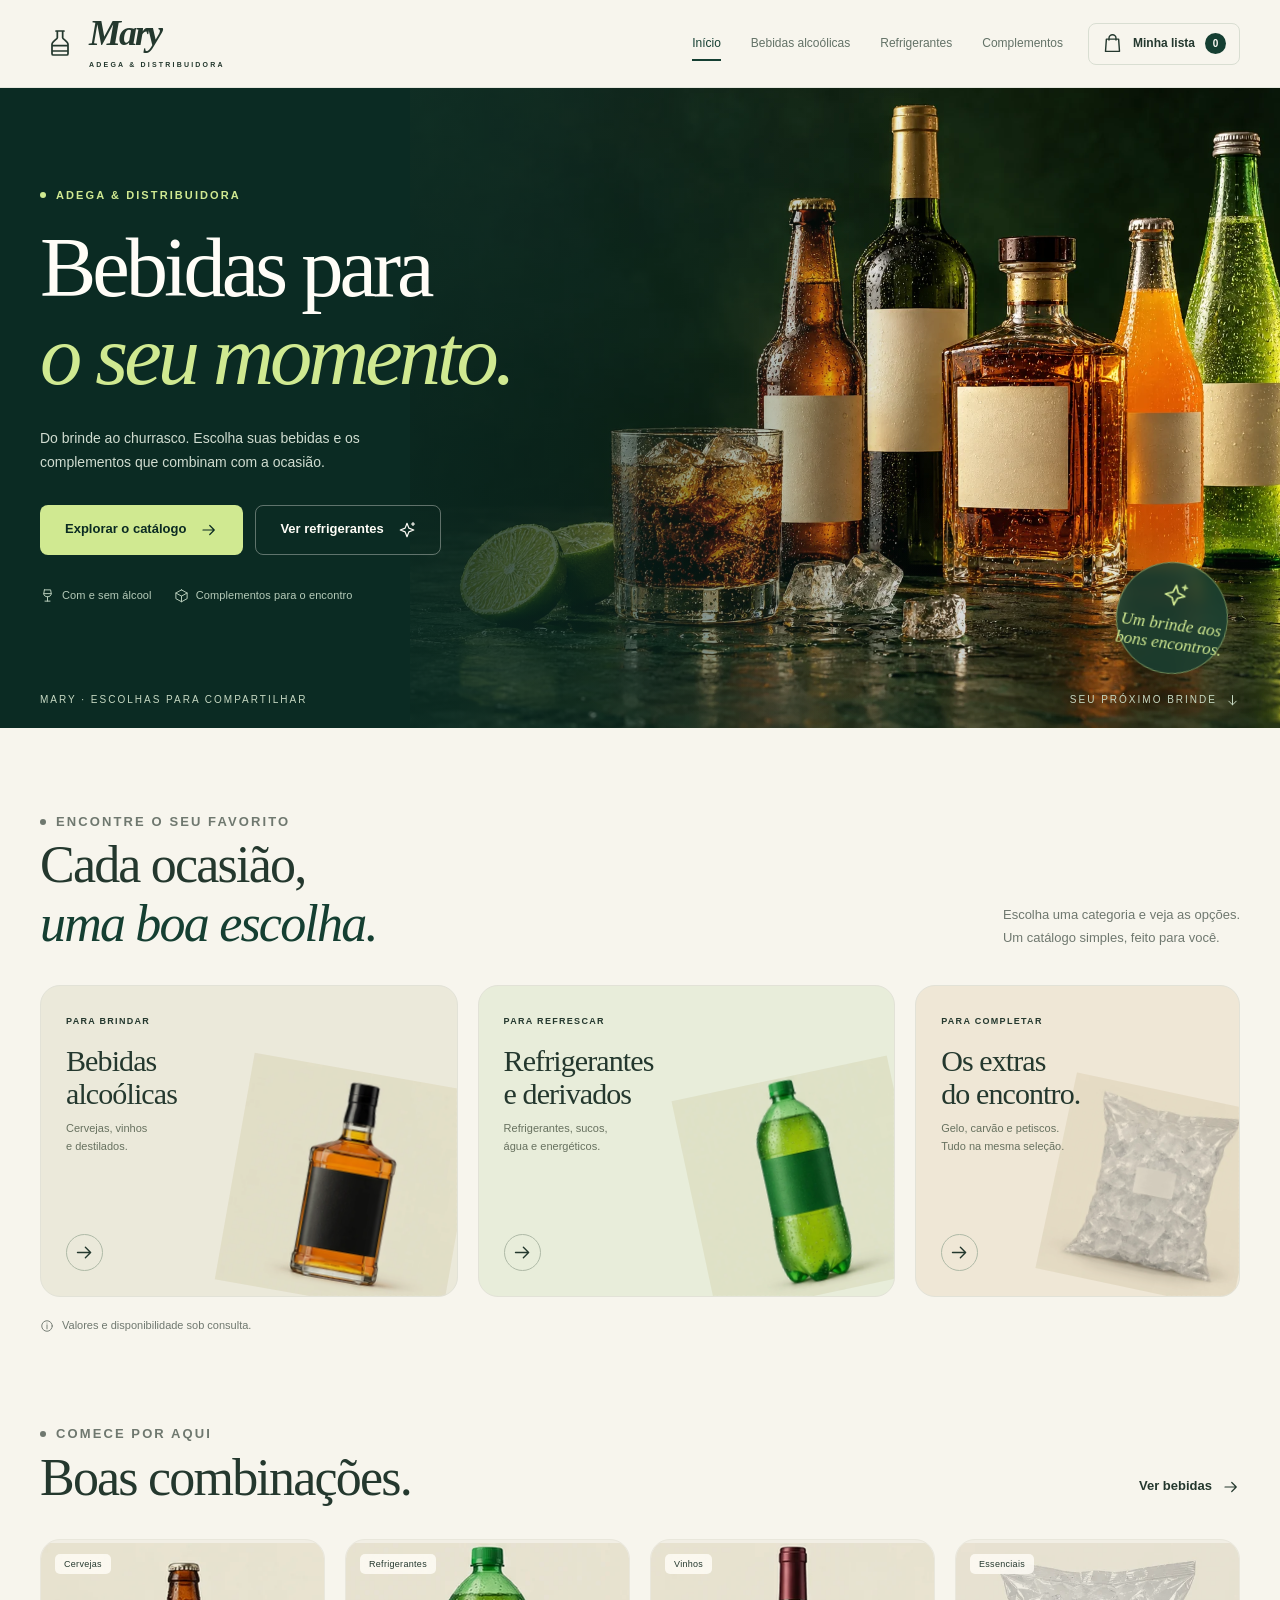
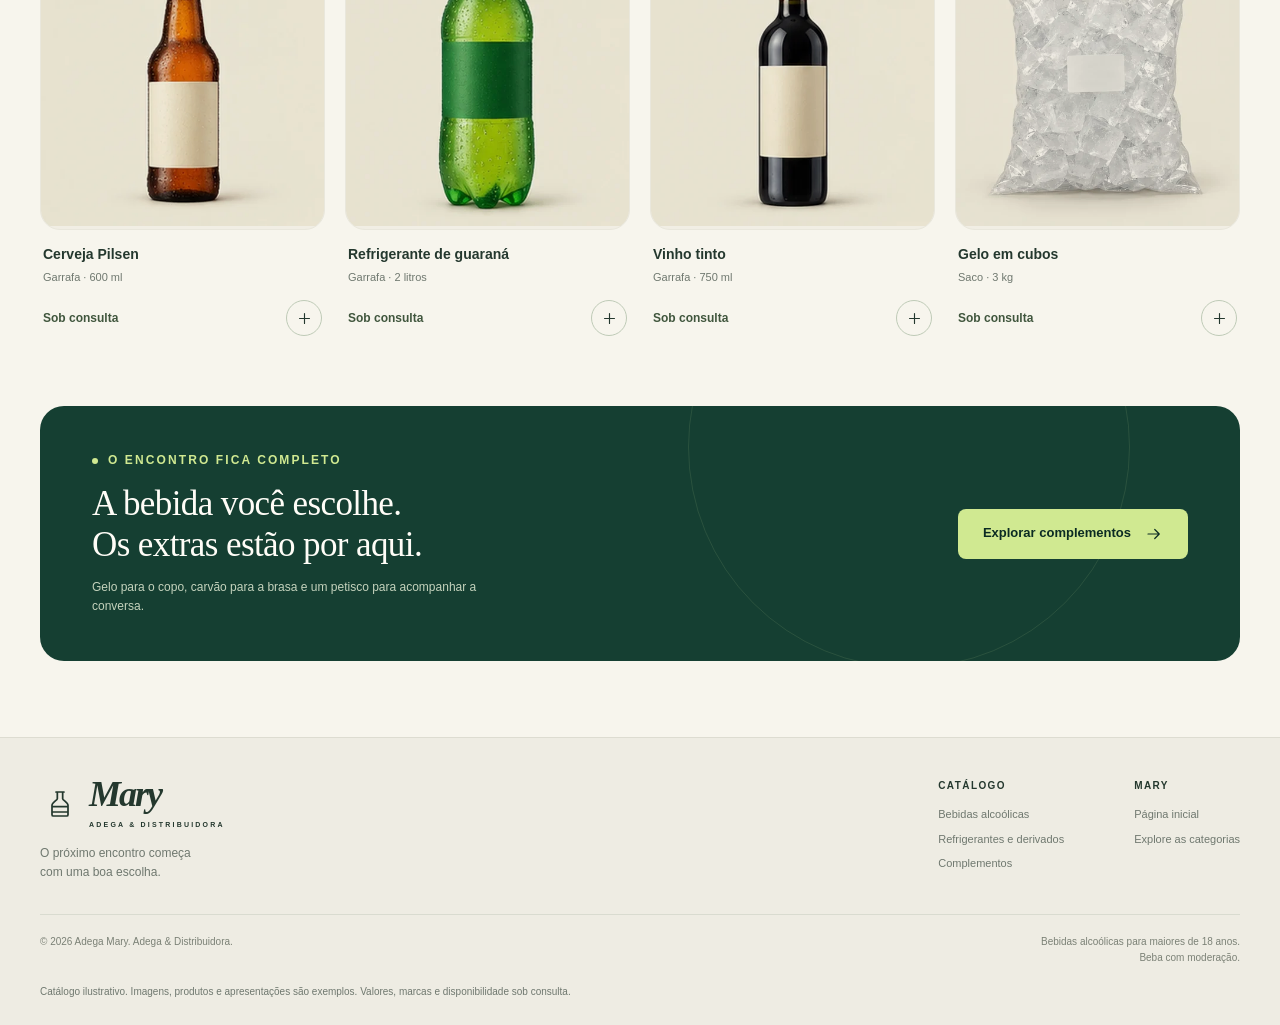
==== docs/index.html @ 271d02fa "Publica site da Adega Mary com catálogo responsivo e bolhas animadas" ====
<!doctype html>
<html lang="pt-BR"><head><meta charset="UTF-8"><meta name="viewport" content="width=device-width,initial-scale=1,viewport-fit=cover"><meta name="theme-color" content="#153f32"><title>Adega Mary — Adega & Distribuidora</title><meta name="description" content="Bebidas para o seu momento. Explore o catálogo ilustrativo da Adega Mary: bebidas alcoólicas, refrigerantes, sucos e complementos."><meta property="og:title" content="Adega Mary — Adega & Distribuidora"><meta property="og:description" content="Bebidas para o seu momento. Explore o catálogo ilustrativo da Adega Mary: bebidas alcoólicas, refrigerantes, sucos e complementos."><meta property="og:type" content="website"><meta property="og:locale" content="pt_BR"><meta property="og:url" content="https://carloszw45.github.io/adega-mary/"><meta property="og:image" content="https://carloszw45.github.io/adega-mary/assets/hero.webp"><link rel="canonical" href="https://carloszw45.github.io/adega-mary/"><link rel="icon" href="assets/favicon.svg" type="image/svg+xml"><link rel="stylesheet" href="assets/styles.css"><script src="assets/catalog.js" defer></script><script type="application/ld+json">{"@context": "https://schema.org", "@type": "WebSite", "name": "Adega Mary", "url": "https://carloszw45.github.io/adega-mary", "inLanguage": "pt-BR"}</script></head>
<body><a class="skip-link" href="#conteudo">Ir para o conteúdo</a>
<header class="site-header"><div class="container header-inner">
<a class="brand" href="index.html" aria-label="Adega Mary, página inicial"><span class="brand-mark"><svg class="icon" aria-hidden="true"><use href="assets/icons.svg#bottle"></use></svg></span><span><span class="brand-name">Mary</span><span class="brand-subtitle">Adega &amp; Distribuidora</span></span></a><nav class="desktop-nav" aria-label="Navegação principal"><a href="index.html" aria-current="page">Início</a><a href="bebidas-alcoolicas.html">Bebidas alcoólicas</a><a href="refrigerantes.html">Refrigerantes</a><a href="complementos.html">Complementos</a></nav>
<div class="header-actions"><button class="list-button" type="button" data-open-list aria-label="Abrir minha lista, 0 itens"><svg class="icon" aria-hidden="true"><use href="assets/icons.svg#bag"></use></svg><span>Minha lista</span><span class="list-count" data-list-count>0</span></button><button class="menu-button" type="button" data-menu-toggle aria-label="Abrir menu" aria-controls="mobile-menu" aria-expanded="false"><svg class="icon" aria-hidden="true"><use href="assets/icons.svg#menu"></use></svg></button></div>
</div><nav class="mobile-menu" id="mobile-menu" data-mobile-menu aria-label="Menu do celular" hidden><a href="index.html" aria-current="page">Início</a><a href="bebidas-alcoolicas.html">Bebidas alcoólicas</a><a href="refrigerantes.html">Refrigerantes</a><a href="complementos.html">Complementos</a></nav></header>
<nav class="mobile-bottom-nav" aria-label="Categorias no celular"><a href="index.html" aria-current="page"><svg class="icon" aria-hidden="true"><use href="assets/icons.svg#home"></use></svg>Início</a><a href="bebidas-alcoolicas.html"><svg class="icon" aria-hidden="true"><use href="assets/icons.svg#wine"></use></svg>Alcoólicos</a><a href="refrigerantes.html"><svg class="icon" aria-hidden="true"><use href="assets/icons.svg#sparkles"></use></svg>Refrigerantes</a><a href="complementos.html"><svg class="icon" aria-hidden="true"><use href="assets/icons.svg#ice"></use></svg>Extras</a></nav>
<main id="conteudo"><section class="hero" aria-labelledby="hero-title">
<picture class="hero-picture"><source media="(max-width: 600px)" srcset="assets/hero-mobile.webp"><img src="assets/hero.webp" alt="Bebidas, copo com gelo e limão sobre uma mesa verde escura" width="1536" height="1024" fetchpriority="high" decoding="async"></picture><div class="hero-shade" aria-hidden="true"></div><div class="bubble-field" aria-hidden="true"><span class="bubble" style="--x:5%;--size:19px;--duration:32s;--delay:-18s;--drift:15px"></span><span class="bubble" style="--x:13%;--size:36px;--duration:38s;--delay:-5s;--drift:-20px"></span><span class="bubble" style="--x:24%;--size:12px;--duration:29s;--delay:-25s;--drift:12px"></span><span class="bubble" style="--x:42%;--size:24px;--duration:34s;--delay:-12s;--drift:-18px"></span><span class="bubble" style="--x:61%;--size:16px;--duration:30s;--delay:-4s;--drift:18px"></span><span class="bubble" style="--x:74%;--size:46px;--duration:41s;--delay:-27s;--drift:-23px"></span><span class="bubble" style="--x:87%;--size:25px;--duration:35s;--delay:-16s;--drift:10px"></span><span class="bubble" style="--x:95%;--size:12px;--duration:31s;--delay:-9s;--drift:-16px"></span><span class="bubble" style="--x:53%;--size:10px;--duration:27s;--delay:-22s;--drift:12px"></span><span class="bubble" style="--x:33%;--size:18px;--duration:36s;--delay:-2s;--drift:-14px"></span><span class="bubble" style="--x:81%;--size:10px;--duration:33s;--delay:-28s;--drift:15px"></span><span class="bubble" style="--x:18%;--size:8px;--duration:26s;--delay:-15s;--drift:8px"></span></div>
<div class="container hero-inner"><div class="hero-copy"><p class="eyebrow">Adega &amp; Distribuidora</p><h1 id="hero-title">Bebidas para<br><em>o seu momento.</em></h1><p>Do brinde ao churrasco. Escolha suas bebidas e os complementos que combinam com a ocasião.</p><div class="hero-actions"><a class="button button-lime" href="#categorias">Explorar o catálogo <svg class="icon" aria-hidden="true"><use href="assets/icons.svg#arrow"></use></svg></a><a class="button button-outline" href="refrigerantes.html">Ver refrigerantes <svg class="icon" aria-hidden="true"><use href="assets/icons.svg#sparkles"></use></svg></a></div><div class="hero-meta"><span><svg class="icon" aria-hidden="true"><use href="assets/icons.svg#wine"></use></svg> Com e sem álcool</span><span><svg class="icon" aria-hidden="true"><use href="assets/icons.svg#ice"></use></svg> Complementos para o encontro</span></div></div>
<div class="hero-stamp" aria-hidden="true"><svg class="icon" aria-hidden="true"><use href="assets/icons.svg#sparkles"></use></svg><span>Um brinde aos<br>bons encontros.</span></div><div class="hero-bottom"><span>Mary · Escolhas para compartilhar</span><a href="#categorias">Seu próximo brinde <svg class="icon" aria-hidden="true"><use href="assets/icons.svg#arrow-down"></use></svg></a></div></div>
</section>
<section class="category-section" id="categorias" aria-labelledby="category-title"><div class="container"><div class="section-top"><div><p class="eyebrow">Encontre o seu favorito</p><h2 class="section-title" id="category-title">Cada ocasião,<br><em>uma boa escolha.</em></h2></div><p>Escolha uma categoria e veja as opções.<br>Um catálogo simples, feito para você.</p></div>
<div class="category-grid"><a class="category-card" href="bebidas-alcoolicas.html"><span class="category-kicker">Para brindar</span><h3>Bebidas<br>alcoólicas</h3><p>Cervejas, vinhos<br>e destilados.</p><img class="category-product" src="assets/products/whisky.webp" alt="" width="480" height="480" loading="lazy"><span class="category-arrow"><svg class="icon" aria-hidden="true"><use href="assets/icons.svg#arrow"></use></svg></span></a>
<a class="category-card" href="refrigerantes.html"><span class="category-kicker">Para refrescar</span><h3>Refrigerantes<br>e derivados</h3><p>Refrigerantes, sucos,<br>água e energéticos.</p><img class="category-product" src="assets/products/guarana.webp" alt="" width="480" height="480" loading="lazy"><span class="category-arrow"><svg class="icon" aria-hidden="true"><use href="assets/icons.svg#arrow"></use></svg></span></a>
<a class="category-card" href="complementos.html"><span class="category-kicker">Para completar</span><h3>Os extras<br>do encontro.</h3><p>Gelo, carvão e petiscos.<br>Tudo na mesma seleção.</p><img class="category-product" src="assets/products/gelo.webp" alt="" width="480" height="480" loading="lazy"><span class="category-arrow"><svg class="icon" aria-hidden="true"><use href="assets/icons.svg#arrow"></use></svg></span></a></div><p class="small-note"><svg class="icon" aria-hidden="true"><use href="assets/icons.svg#info"></use></svg> Valores e disponibilidade sob consulta.</p></div></section>
<section class="featured-section" aria-labelledby="featured-title"><div class="container"><div class="section-top"><div><p class="eyebrow">Comece por aqui</p><h2 class="section-title" id="featured-title">Boas combinações.</h2></div><a class="text-link" href="bebidas-alcoolicas.html">Ver bebidas <svg class="icon" aria-hidden="true"><use href="assets/icons.svg#arrow"></use></svg></a></div><div class="product-grid" data-product-grid><article class="product-card"><button class="product-photo" type="button" data-detail="pilsen" aria-label="Ver detalhes de Cerveja Pilsen"><span class="product-tag">Cervejas</span><img src="assets/products/pilsen.webp" alt="Imagem ilustrativa de Cerveja Pilsen" loading="lazy" decoding="async" width="480" height="480"></button><div class="product-details"><h3 class="product-name"><button type="button" data-detail="pilsen">Cerveja Pilsen</button></h3><p class="product-volume">Garrafa · 600 ml</p><div class="product-card-bottom"><span class="product-price">Sob consulta</span><button class="add-product" type="button" data-add="pilsen" aria-label="Adicionar Cerveja Pilsen à minha lista"><svg class="icon" aria-hidden="true"><use href="assets/icons.svg#plus"></use></svg></button></div></div></article><article class="product-card"><button class="product-photo" type="button" data-detail="guarana" aria-label="Ver detalhes de Refrigerante de guaraná"><span class="product-tag">Refrigerantes</span><img src="assets/products/guarana.webp" alt="Imagem ilustrativa de Refrigerante de guaraná" loading="lazy" decoding="async" width="480" height="480"></button><div class="product-details"><h3 class="product-name"><button type="button" data-detail="guarana">Refrigerante de guaraná</button></h3><p class="product-volume">Garrafa · 2 litros</p><div class="product-card-bottom"><span class="product-price">Sob consulta</span><button class="add-product" type="button" data-add="guarana" aria-label="Adicionar Refrigerante de guaraná à minha lista"><svg class="icon" aria-hidden="true"><use href="assets/icons.svg#plus"></use></svg></button></div></div></article><article class="product-card"><button class="product-photo" type="button" data-detail="vinho" aria-label="Ver detalhes de Vinho tinto"><span class="product-tag">Vinhos</span><img src="assets/products/vinho.webp" alt="Imagem ilustrativa de Vinho tinto" loading="lazy" decoding="async" width="480" height="480"></button><div class="product-details"><h3 class="product-name"><button type="button" data-detail="vinho">Vinho tinto</button></h3><p class="product-volume">Garrafa · 750 ml</p><div class="product-card-bottom"><span class="product-price">Sob consulta</span><button class="add-product" type="button" data-add="vinho" aria-label="Adicionar Vinho tinto à minha lista"><svg class="icon" aria-hidden="true"><use href="assets/icons.svg#plus"></use></svg></button></div></div></article><article class="product-card"><button class="product-photo" type="button" data-detail="gelo" aria-label="Ver detalhes de Gelo em cubos"><span class="product-tag">Essenciais</span><img src="assets/products/gelo.webp" alt="Imagem ilustrativa de Gelo em cubos" loading="lazy" decoding="async" width="480" height="480"></button><div class="product-details"><h3 class="product-name"><button type="button" data-detail="gelo">Gelo em cubos</button></h3><p class="product-volume">Saco · 3 kg</p><div class="product-card-bottom"><span class="product-price">Sob consulta</span><button class="add-product" type="button" data-add="gelo" aria-label="Adicionar Gelo em cubos à minha lista"><svg class="icon" aria-hidden="true"><use href="assets/icons.svg#plus"></use></svg></button></div></div></article></div></div></section>
<section class="moment-section" aria-labelledby="moment-title"><div class="container"><div class="moment-card"><div class="bubble-field" aria-hidden="true"><span class="bubble" style="--x:5%;--size:19px;--duration:32s;--delay:-18s;--drift:15px"></span><span class="bubble" style="--x:24%;--size:12px;--duration:29s;--delay:-25s;--drift:12px"></span><span class="bubble" style="--x:61%;--size:16px;--duration:30s;--delay:-4s;--drift:18px"></span><span class="bubble" style="--x:87%;--size:25px;--duration:35s;--delay:-16s;--drift:10px"></span><span class="bubble" style="--x:53%;--size:10px;--duration:27s;--delay:-22s;--drift:12px"></span><span class="bubble" style="--x:81%;--size:10px;--duration:33s;--delay:-28s;--drift:15px"></span></div><div><p class="eyebrow">O encontro fica completo</p><h2 id="moment-title">A bebida você escolhe.<br>Os extras estão por aqui.</h2><p>Gelo para o copo, carvão para a brasa e um petisco para acompanhar a conversa.</p></div><a class="button button-lime" href="complementos.html">Explorar complementos <svg class="icon" aria-hidden="true"><use href="assets/icons.svg#arrow"></use></svg></a></div></div></section></main><footer class="site-footer"><div class="container"><div class="footer-top">
<div class="footer-brand"><a class="brand" href="index.html" aria-label="Adega Mary, página inicial"><span class="brand-mark"><svg class="icon" aria-hidden="true"><use href="assets/icons.svg#bottle"></use></svg></span><span><span class="brand-name">Mary</span><span class="brand-subtitle">Adega &amp; Distribuidora</span></span></a><p>O próximo encontro começa<br>com uma boa escolha.</p></div>
<div class="footer-links"><div><h3>Catálogo</h3><a href="bebidas-alcoolicas.html">Bebidas alcoólicas</a><a href="refrigerantes.html">Refrigerantes e derivados</a><a href="complementos.html">Complementos</a></div><div><h3>Mary</h3><a href="index.html">Página inicial</a><a href="index.html#categorias">Explore as categorias</a></div></div>
</div><div class="footer-bottom"><p>© 2026 Adega Mary. Adega &amp; Distribuidora.</p><p class="responsible-note">Bebidas alcoólicas para maiores de 18 anos.<br>Beba com moderação.</p></div>
<p class="disclosure">Catálogo ilustrativo. Imagens, produtos e apresentações são exemplos. Valores, marcas e disponibilidade sob consulta.</p></div></footer><div class="overlay" data-overlay hidden></div>
<section class="dialog" data-quickview role="dialog" aria-modal="true" aria-labelledby="quickview-title" hidden><button class="dialog-close" type="button" data-close-dialog aria-label="Fechar detalhes"><svg class="icon" aria-hidden="true"><use href="assets/icons.svg#close"></use></svg></button><div data-quick-content><h2 id="quickview-title">Detalhes do produto</h2></div></section>
<section class="selection-drawer" data-drawer role="dialog" aria-modal="true" aria-labelledby="selection-title" hidden>
<div class="drawer-head"><h2 id="selection-title">Minha lista</h2><button class="drawer-close" type="button" data-close-dialog aria-label="Fechar minha lista"><svg class="icon" aria-hidden="true"><use href="assets/icons.svg#close"></use></svg></button></div>
<div class="selection-items" data-selection-items></div><div class="drawer-bottom"><div class="drawer-total"><span>Sua seleção</span><span data-selected-total>0 itens</span></div><p>Copie sua lista e consulte os valores e a disponibilidade com a loja.</p><button class="button" type="button" data-copy-list><svg class="icon" aria-hidden="true"><use href="assets/icons.svg#copy"></use></svg> Copiar minha lista</button><div data-copy-fallback hidden><p class="copy-help">Selecione o texto abaixo e copie a sua lista.</p><textarea class="copy-fallback" readonly aria-label="Lista de produtos para copiar"></textarea></div></div></section>
<div class="toast" data-toast role="status" aria-live="polite" hidden></div>
</body></html>
---- docs/assets/styles.css ----
@charset "UTF-8";
:root{--forest:#153f32;--deep:#0b2b23;--lime:#d0e991;--paper:#f7f5ed;--ivory:#f2efe3;--ink:#24382e;--muted:#6f786f;--line:#dddcd1;--white:#fffdf7;--radius:20px;--max:1240px;--serif:Georgia,'Times New Roman',serif;--sans:Arial,Helvetica,sans-serif}
*{box-sizing:border-box}html{scroll-behavior:smooth;scroll-padding-top:100px}body{margin:0;background:var(--paper);color:var(--ink);font-family:var(--sans);font-size:15px;line-height:1.6;-webkit-font-smoothing:antialiased}body.modal-open{overflow:hidden}button,input{font:inherit}button,a{-webkit-tap-highlight-color:transparent}button{cursor:pointer}a{color:inherit;text-decoration:none}img{display:block;max-width:100%;height:auto}svg{display:block;flex-shrink:0}button{color:inherit}button:disabled{cursor:not-allowed}::selection{background:var(--lime);color:var(--deep)}:focus-visible{outline:3px solid #91ad50;outline-offset:5px}a,button,input{touch-action:manipulation}.container{width:min(var(--max),calc(100% - 80px));margin-inline:auto}.skip-link{position:fixed;left:16px;top:-70px;background:var(--lime);padding:12px 18px;z-index:100}.skip-link:focus{top:12px}.eyebrow{display:flex;align-items:center;gap:10px;font-size:11px;font-weight:700;text-transform:uppercase;letter-spacing:2.1px;margin:0 0 20px}.eyebrow:before{content:'';width:6px;height:6px;border-radius:50%;background:currentColor}.section-title{font:normal clamp(32px,4.5vw,52px)/1.12 var(--serif);letter-spacing:-1.8px;margin:0}.section-title em{font-weight:normal;color:var(--forest)}.text-muted{color:var(--muted)}.icon{width:21px;height:21px;stroke:currentColor;fill:none;stroke-width:1.6;stroke-linecap:round;stroke-linejoin:round}.button{display:inline-flex;align-items:center;justify-content:center;gap:14px;min-height:50px;padding:13px 24px;border:1px solid transparent;border-radius:8px;background:var(--forest);color:var(--white);font-size:13px;font-weight:700;transition:background .2s,transform .2s}.button:hover{background:#245840;transform:translateY(-2px)}.button .icon{width:18px;height:18px}.button-lime{background:var(--lime);color:var(--deep)}.button-lime:hover{background:#e1f3b8}.button-outline{background:transparent;border-color:rgba(255,253,247,.35);color:var(--white)}.button-outline:hover{background:rgba(255,255,255,.08)}.button-light{background:var(--ivory);color:var(--forest);border-color:var(--line)}.button-light:hover{background:#e7ebd8}.text-link{display:inline-flex;align-items:center;gap:10px;font-size:13px;font-weight:700;padding:10px 0}.text-link .icon{width:18px;height:18px;transition:transform .2s}.text-link:hover .icon{transform:translateX(4px)}
.site-header{height:88px;background:var(--paper);border-bottom:1px solid rgba(21,63,50,.08);position:relative;z-index:20}.header-inner{display:flex;align-items:center;justify-content:space-between;gap:25px;height:100%}.brand{display:flex;align-items:center;gap:10px;flex-shrink:0}.brand-mark{position:relative;width:39px;height:47px;display:grid;place-items:center}.brand-mark .icon{height:36px;width:32px;stroke-width:1.3}.brand-name{display:block;font:italic bold 36px/.9 var(--serif);letter-spacing:-2px}.brand-subtitle{display:block;font-size:7px;letter-spacing:2.2px;text-transform:uppercase;margin-top:9px;font-weight:700}.desktop-nav{display:flex;align-items:center;gap:30px;margin-left:auto}.desktop-nav a{color:#637267;font-size:12px;padding:8px 0;position:relative}.desktop-nav a:hover,.desktop-nav a[aria-current=page]{color:var(--forest)}.desktop-nav a[aria-current=page]:after{content:'';position:absolute;left:0;right:0;bottom:0;height:2px;background:var(--forest)}.header-actions{display:flex;align-items:center;gap:12px}.list-button{display:flex;align-items:center;gap:10px;font-size:12px;font-weight:700;background:none;border:1px solid #d9ded2;border-radius:8px;min-height:42px;padding:8px 13px}.list-button:hover{background:var(--ivory)}.list-count{display:grid;place-items:center;width:21px;height:21px;font-size:10px;border-radius:50%;background:var(--forest);color:var(--white)}.menu-button{display:none;border:0;background:none;padding:10px}.mobile-menu{position:absolute;top:100%;left:0;right:0;padding:14px 24px 20px;background:var(--paper);border-bottom:1px solid var(--line);box-shadow:0 10px 15px #0b2b230b}.mobile-menu a{display:block;padding:10px 0;font-size:14px}.mobile-menu a[aria-current=page]{font-weight:700}.mobile-bottom-nav{display:none}
.hero{position:relative;background:var(--deep);color:var(--white);overflow:hidden;min-height:640px;isolation:isolate}.hero-picture{position:absolute;inset:0 0 0 32%;z-index:-3}.hero-picture img{width:100%;height:100%;object-fit:cover;object-position:62% 58%}.hero-shade{position:absolute;inset:0;z-index:-2;background:linear-gradient(90deg,#0b2b23 0%,#0b2b23f2 26%,#0b2b23a1 45%,#0b2b2300 73%),linear-gradient(0deg,#0b2b234a,transparent 38%)}.hero-inner{position:relative;min-height:640px;display:flex;align-items:center;padding-block:75px 100px}.hero-copy{max-width:620px}.hero .eyebrow{color:var(--lime)}.hero h1{font:normal clamp(56px,6.6vw,88px)/1.04 var(--serif);letter-spacing:-4px;margin:0 0 26px}.hero h1 em{color:var(--lime);font-weight:normal}.hero-copy>p:not(.eyebrow){color:#d0dcd0;max-width:345px;font-size:14px;line-height:1.75;margin:0 0 30px}.hero-actions{display:flex;flex-wrap:wrap;gap:12px}.hero-meta{display:flex;align-items:center;gap:22px;margin-top:32px;color:#b6cbb9;font-size:11px;letter-spacing:.1px}.hero-meta span{display:flex;align-items:center;gap:7px}.hero-meta .icon{width:15px;height:15px}.hero-stamp{position:absolute;right:12px;bottom:54px;width:112px;height:112px;border-radius:50%;border:1px solid #cce5917a;background:#173e31d6;backdrop-filter:blur(6px);display:flex;flex-direction:column;align-items:center;justify-content:center;text-align:center;color:var(--lime);transform:rotate(8deg)}.hero-stamp .icon{width:26px;height:26px;margin-bottom:8px}.hero-stamp span{font:italic 17px/1.1 var(--serif)}.hero-bottom{position:absolute;left:0;right:0;bottom:20px;font-size:10px;letter-spacing:2px;text-transform:uppercase;color:#c6d8c2;display:flex;align-items:center;justify-content:space-between;gap:15px}.hero-bottom>a{display:flex;align-items:center;gap:8px}.hero-bottom .icon{width:15px;height:15px}.bubble-field{position:absolute;inset:0;overflow:hidden;pointer-events:none;z-index:-1}.bubble{position:absolute;bottom:-150px;left:var(--x);width:var(--size);height:var(--size);border-radius:50%;border:1px solid #deefca55;background:radial-gradient(circle at 28% 25%,#ffffff30 0%,#ffffff05 22%,transparent 65%);box-shadow:inset -2px -2px 6px #cee99115;opacity:0;animation:bubble-rise var(--duration) linear infinite;animation-delay:var(--delay);will-change:transform}.bubble:before{content:'';position:absolute;left:20%;top:15%;height:12%;width:23%;border-radius:100%;background:#ffffee5c;transform:rotate(-45deg)}@keyframes bubble-rise{0%{transform:translate3d(0,0,0);opacity:0}10%{opacity:.4}70%{opacity:.3}100%{transform:translate3d(var(--drift),-900px,0);opacity:0}}
.category-section{padding-block:82px 64px}.section-top{display:flex;justify-content:space-between;align-items:end;gap:25px;margin-bottom:32px}.section-top p{font-size:13px;margin:0 0 3px;max-width:290px;line-height:1.8;color:var(--muted)}.category-grid{display:grid;grid-template-columns:1.08fr 1.08fr .84fr;gap:20px}.category-card{position:relative;overflow:hidden;background:#ebe9da;border:1px solid #e2e2d7;border-radius:var(--radius);min-height:312px;padding:28px 25px;display:flex;flex-direction:column;align-items:start;transition:transform .3s,box-shadow .3s}.category-card:hover{transform:translateY(-5px);box-shadow:0 12px 30px #0b2b230d}.category-card:nth-child(2){background:#e8edda}.category-card:nth-child(3){background:#efe7d6}.category-card .category-kicker{font-size:9px;font-weight:700;letter-spacing:1.3px;text-transform:uppercase;position:relative;z-index:2}.category-card h3{font:normal 30px/1.08 var(--serif);letter-spacing:-.9px;margin:17px 0 10px;max-width:175px;position:relative;z-index:2}.category-card p{font-size:11px;color:#67715f;margin:0;max-width:130px;position:relative;z-index:2}.category-card .category-arrow{position:absolute;bottom:25px;left:25px;border:1px solid #afbaa7;display:grid;place-items:center;width:37px;height:37px;border-radius:50%;z-index:2;transition:background .2s}.category-card:hover .category-arrow{background:var(--forest);color:var(--white);border-color:var(--forest)}.category-product{position:absolute;height:220px;width:220px;object-fit:contain;mix-blend-mode:multiply;right:-18px;bottom:0;transform:rotate(12deg);transition:transform .35s}.category-card:nth-child(1) .category-product{right:-6px;bottom:-5px;width:230px;height:230px;transform:rotate(10deg)}.category-card:nth-child(2) .category-product{transform:rotate(-12deg)}.category-card:hover .category-product{transform:rotate(0deg) translateY(-4px)}.category-card:nth-child(3) .category-product{width:200px;height:200px;right:-15px;bottom:5px}.small-note{display:flex;align-items:center;gap:8px;color:var(--muted);font-size:11px;margin:20px 0 0}.small-note .icon{height:14px;width:14px}
.featured-section{padding-block:24px 70px}.product-grid{display:grid;grid-template-columns:repeat(4,minmax(0,1fr));gap:20px}.product-card{min-width:0;position:relative;display:flex;flex-direction:column}.product-photo{position:relative;aspect-ratio:1/1.02;width:100%;border:1px solid #e9e7dc;border-radius:var(--radius);overflow:hidden;background:#f1eee4;display:block;padding:0}.product-photo img{width:100%;height:100%;object-fit:contain;mix-blend-mode:multiply;transition:transform .45s}.product-photo:hover img{transform:scale(1.07)}.product-tag{position:absolute;top:14px;left:14px;background:#fffdf7ce;backdrop-filter:blur(8px);border-radius:5px;padding:3px 9px;font-size:9px;letter-spacing:.3px;z-index:1}.product-details{padding:15px 3px 0;display:flex;flex:1;flex-direction:column}.product-name{font-size:14px;font-weight:700;line-height:1.35;margin:0 0 5px}.product-name button{font:inherit;text-align:left;color:inherit;padding:0;background:none;border:none}.product-name button:hover{color:#59742f}.product-volume{font-size:11px;margin:0;color:var(--muted)}.product-card-bottom{display:flex;align-items:center;justify-content:space-between;gap:10px;margin-top:auto;padding-top:14px}.product-price{font-size:12px;font-weight:700;color:#40563d}.add-product{width:36px;height:36px;display:grid;place-items:center;background:transparent;border:1px solid #bfcbb7;border-radius:50%;transition:background .2s,border-color .2s}.add-product .icon{height:17px;width:17px}.add-product:hover{background:var(--forest);color:var(--white);border-color:var(--forest)}.add-product.added{background:var(--lime);border-color:var(--lime)}
.moment-section{padding-block:0 76px}.moment-card{position:relative;isolation:isolate;overflow:hidden;border-radius:24px;padding:45px 52px;background:var(--forest);color:var(--white);display:flex;align-items:center;justify-content:space-between;gap:35px}.moment-card:after{content:'';position:absolute;top:-180px;right:110px;width:440px;height:440px;border:1px solid #bbd79920;border-radius:50%;z-index:-1}.moment-card .eyebrow{color:var(--lime);margin-bottom:14px}.moment-card h2{font:normal 35px/1.16 var(--serif);letter-spacing:-.6px;max-width:460px;margin:0 0 12px}.moment-card p{font-size:12px;color:#c5d3bd;max-width:410px;margin:0}.moment-card .button{white-space:nowrap}.moment-card .bubble-field{opacity:.6}
.catalog-hero{position:relative;isolation:isolate;overflow:hidden;background:var(--forest);color:var(--white);padding:46px 0 48px}.catalog-hero .container{position:relative}.breadcrumbs{font-size:10px;display:flex;align-items:center;gap:10px;color:#b9cfb8;margin-bottom:32px}.breadcrumbs a:hover{color:var(--white)}.breadcrumbs .icon{width:11px;height:11px}.catalog-hero .eyebrow{color:var(--lime);margin-bottom:14px}.catalog-heading{max-width:760px;position:relative;z-index:2}.catalog-hero h1{font:normal clamp(42px,5.6vw,66px)/1.08 var(--serif);letter-spacing:-2px;margin:0 0 15px}.catalog-hero h1 em{font-weight:normal;color:var(--lime)}.catalog-hero p:not(.eyebrow){font-size:13px;color:#cfddc9;max-width:410px;margin:0}.catalog-hero:before{content:'';width:380px;height:380px;border:1px solid #d0e99120;border-radius:50%;position:absolute;right:4%;top:4%}.catalog-hero:after{content:'';width:280px;height:280px;border:1px solid #d0e99118;border-radius:50%;position:absolute;right:calc(4% + 50px);top:calc(4% + 50px)}.catalog-hero-graphic{position:absolute;right:60px;bottom:-80px;width:200px;height:320px;stroke:#d0e99125;fill:none;stroke-width:.65;transform:rotate(17deg);z-index:0}.catalog-hero.soda{background:#25543b}.catalog-hero.extras{background:#3c4a32}
.catalog-main{padding-block:42px 76px;min-height:500px}.catalog-controls{display:flex;align-items:center;justify-content:space-between;gap:24px;margin-bottom:30px}.filter-chips{display:flex;gap:8px;flex-wrap:wrap}.chip{border:1px solid #d8ddcf;background:transparent;padding:8px 16px;min-height:39px;font-size:11px;border-radius:30px;white-space:nowrap;transition:background .2s}.chip:hover{background:#e9edde}.chip[aria-pressed=true]{background:var(--forest);color:var(--white);border-color:var(--forest)}.search-box{position:relative;min-width:240px;flex-basis:280px}.search-box input{width:100%;border:1px solid #d6dccf;border-radius:8px;min-height:43px;padding:10px 15px 10px 40px;background:var(--white);color:var(--ink);font-size:12px;outline-offset:2px}.search-box .icon{position:absolute;top:12px;left:13px;width:18px;height:18px;color:var(--muted);pointer-events:none}.catalog-results-meta{display:flex;justify-content:space-between;align-items:center;gap:15px;margin:0 0 25px;font-size:11px;color:var(--muted)}.catalog-main .product-grid{row-gap:36px}.empty-state{text-align:center;padding:60px 20px;border:1px dashed #d4d9cb;border-radius:var(--radius)}.empty-state .icon{width:32px;height:32px;margin:0 auto 15px;color:#68895b}.empty-state h2{font:normal 26px var(--serif);margin:0 0 8px}.empty-state p{font-size:13px;color:var(--muted);margin:0 0 20px}.catalog-crosslink{display:flex;align-items:center;justify-content:space-between;padding:30px 35px;background:#ececde;border-radius:16px;gap:25px;margin-top:55px}.catalog-crosslink .eyebrow{font-size:9px;margin-bottom:8px;letter-spacing:1.2px}.catalog-crosslink h2{font:normal 25px var(--serif);margin:0}.catalog-crosslink .button{white-space:nowrap;min-height:44px;font-size:11px;padding:10px 18px}
.site-footer{border-top:1px solid var(--line);padding-block:40px 25px;background:#eeece3}.footer-top{display:flex;justify-content:space-between;gap:35px;margin-bottom:32px}.footer-brand .brand{margin-bottom:13px}.footer-brand p{font-size:12px;color:var(--muted);max-width:220px;margin:0}.footer-links{display:flex;gap:70px}.footer-links h3{font-size:10px;font-weight:700;text-transform:uppercase;letter-spacing:1.4px;margin:0 0 12px}.footer-links a{font-size:11px;display:block;margin-bottom:7px;color:var(--muted)}.footer-links a:hover{color:var(--forest)}.footer-bottom{display:flex;justify-content:space-between;gap:25px;font-size:10px;color:#7b8176;border-top:1px solid #d9dbd0;padding-top:19px}.footer-bottom p{margin:0}.responsible-note{max-width:450px;text-align:right}.disclosure{font-size:10px;color:var(--muted);margin:18px 0 0;max-width:590px}
.overlay{position:fixed;inset:0;background:#061c1694;backdrop-filter:blur(4px);z-index:60}.dialog{position:fixed;z-index:70;left:50%;top:50%;transform:translate(-50%,-50%);width:min(730px,calc(100% - 40px));max-height:calc(100dvh - 50px);overflow:auto;background:var(--paper);border-radius:24px;box-shadow:0 30px 100px #0004}.dialog-close{position:absolute;right:14px;top:14px;width:36px;height:36px;background:#fffdf7db;border:1px solid #d9dfd3;border-radius:50%;display:grid;place-items:center;z-index:2}.dialog-close .icon{width:18px;height:18px}.quickview{display:grid;grid-template-columns:1fr 1fr;gap:24px;padding:35px;align-items:center}.quickview-image{width:100%;aspect-ratio:1;object-fit:contain;mix-blend-mode:multiply;background:#f2efe3;border-radius:16px}.quickview .eyebrow{font-size:9px;margin-bottom:14px;letter-spacing:1.2px}.quickview h2{font:normal 35px/1.12 var(--serif);letter-spacing:-1px;margin:0 0 8px}.quickview-volume{font-size:12px;color:var(--muted);margin:0 0 19px}.quickview-description{font-size:13px;color:#64725f;line-height:1.7;margin:0 0 20px}.quickview-price{font-size:18px;font-weight:700;margin:0 0 18px}.quickview .button{width:100%}.quickview-note{font-size:10px;color:var(--muted);margin:12px 0 0}.selection-drawer{position:fixed;right:0;top:0;bottom:0;width:min(430px,100%);z-index:70;background:var(--paper);box-shadow:-20px 0 80px #0003;display:flex;flex-direction:column}.drawer-head{display:flex;align-items:center;justify-content:space-between;padding:24px;border-bottom:1px solid var(--line);gap:15px}.drawer-head h2{font:normal 29px var(--serif);margin:0}.drawer-close{border:0;background:var(--ivory);border-radius:50%;width:36px;height:36px;display:grid;place-items:center}.selection-items{padding:10px 24px 24px;overflow-y:auto;flex:1;overscroll-behavior:contain}.selection-item{display:grid;grid-template-columns:68px 1fr;gap:15px;border-bottom:1px solid var(--line);padding:18px 0}.selection-item img{width:68px;height:90px;object-fit:contain;background:var(--ivory);border-radius:10px;mix-blend-mode:multiply}.selection-item h3{font-size:13px;line-height:1.3;margin:4px 0}.selection-item p{font-size:10px;color:var(--muted);margin:0 0 10px}.quantity-row{display:flex;align-items:center;justify-content:space-between;gap:15px}.quantity-controls{display:flex;align-items:center;gap:13px;font-size:12px}.quantity-controls button{width:29px;height:29px;border:1px solid #cad3c2;background:none;border-radius:50%;display:grid;place-items:center}.quantity-controls .icon{width:13px;height:13px}.remove-item{border:0;background:none;color:var(--muted);padding:5px;display:grid;place-items:center}.remove-item .icon{width:15px;height:15px}.drawer-bottom{border-top:1px solid var(--line);padding:20px 24px max(25px,env(safe-area-inset-bottom));background:#efede3}.drawer-bottom p{font-size:11px;color:var(--muted);line-height:1.7;margin:0 0 16px}.drawer-bottom .button{width:100%}.drawer-empty{padding:65px 20px;text-align:center}.drawer-empty .icon{height:45px;width:45px;color:#8ba276;margin:0 auto 20px}.drawer-empty h3{font:normal 28px var(--serif);margin:0 0 10px}.drawer-empty p{font-size:12px;color:var(--muted);margin:0}.drawer-total{display:flex;justify-content:space-between;font-size:12px;font-weight:700;margin-bottom:13px}.toast{position:fixed;left:50%;bottom:26px;transform:translateX(-50%);background:var(--deep);color:var(--white);padding:13px 21px;border-radius:10px;z-index:90;box-shadow:0 8px 30px #0002;font-size:12px;max-width:calc(100% - 32px);text-align:center}.copy-fallback{display:block;width:100%;min-height:150px;padding:12px;border:1px solid var(--line);border-radius:10px;background:var(--white);font:12px/1.6 var(--sans);resize:vertical}.copy-help{font-size:11px;color:var(--muted);margin:0 0 9px}[hidden]{display:none!important}
@media(min-width:1500px){.hero-picture{inset:0 0 0 40%}.hero-inner{min-height:720px}.hero{min-height:720px}.hero h1{font-size:96px}.hero-copy{max-width:700px}}
@media(max-width:1100px){.container{width:calc(100% - 48px)}.desktop-nav{gap:20px}.hero h1{font-size:68px}.hero-copy{max-width:510px}.hero{min-height:590px}.hero-inner{min-height:590px}.hero-stamp{right:5px}.category-card{padding:24px 20px;min-height:292px}.category-card h3{font-size:27px;max-width:130px}.category-product{height:185px;width:185px;right:-38px}.category-card:nth-child(1) .category-product{width:195px;height:195px;right:-23px}.category-card:nth-child(3) .category-product{width:170px;height:170px;right:-27px}.category-card .category-arrow{left:20px}.product-grid{gap:16px}.catalog-controls{align-items:start}.filter-chips{gap:6px}.chip{padding:8px 12px}.search-box{flex-basis:245px;min-width:220px}}
@media(max-width:800px){.desktop-nav{gap:14px}.desktop-nav a{font-size:10px}.list-button>span:not(.list-count){display:none}.brand-name{font-size:32px}.brand-subtitle{font-size:6px}.hero h1{font-size:58px}.hero-copy{max-width:430px}.hero-shade{background:linear-gradient(90deg,#0b2b23 0%,#0b2b23e8 26%,#0b2b238f 65%,#0b2b2322)}.hero-picture{left:20%}.hero-stamp{width:90px;height:90px;bottom:50px}.hero-stamp span{font-size:14px}.category-grid{grid-template-columns:1fr 1fr}.category-card:nth-child(3){grid-column:1/-1;min-height:190px}.category-card:nth-child(3) h3{max-width:250px}.category-card:nth-child(3) p{max-width:260px}.category-card:nth-child(3) .category-arrow{left:auto;right:24px;bottom:25px}.category-card:nth-child(3) .category-product{right:110px;bottom:-10px;width:190px;height:190px}.product-grid{grid-template-columns:repeat(3,minmax(0,1fr))}.featured-section .product-grid{grid-template-columns:repeat(4,minmax(0,1fr));gap:12px}.product-name{font-size:12px}.product-tag{left:10px;top:10px;font-size:8px;padding:3px 7px}.moment-card{padding:35px}.moment-card h2{font-size:31px}.catalog-controls{flex-direction:column;gap:17px}.search-box{width:100%;flex-basis:auto}.catalog-hero-graphic{right:10px;opacity:.6}.footer-links{gap:35px}}
@media(max-width:600px){html{scroll-padding-top:24px}body{padding-bottom:calc(66px + env(safe-area-inset-bottom));font-size:14px}.container{width:calc(100% - 36px)}.site-header{height:75px}.brand-mark{width:28px;height:36px}.brand-mark .icon{width:28px;height:31px}.brand-name{font-size:32px}.brand-subtitle{font-size:6px;letter-spacing:1.75px;margin-top:7px}.header-inner{gap:12px}.desktop-nav{display:none}.header-actions{gap:5px}.list-button{padding:7px 10px;gap:7px;min-height:38px}.list-button .icon{width:19px;height:19px}.list-count{width:19px;height:19px;font-size:9px}.menu-button{display:grid;place-items:center}.mobile-bottom-nav{position:fixed;bottom:0;left:0;right:0;z-index:30;display:flex;align-items:center;justify-content:space-around;height:calc(66px + env(safe-area-inset-bottom));padding:8px 10px calc(8px + env(safe-area-inset-bottom));background:#f7f5edf5;backdrop-filter:blur(16px);border-top:1px solid #d8ddcd;box-shadow:0 -5px 24px #10251906}.mobile-bottom-nav a{display:flex;flex:1;flex-direction:column;align-items:center;justify-content:center;gap:4px;color:#7a8577;font-size:9px;min-height:44px}.mobile-bottom-nav .icon{width:19px;height:19px}.mobile-bottom-nav a[aria-current=page]{color:var(--forest);font-weight:700}.mobile-bottom-nav a[aria-current=page] .icon{background:#deebc9;box-sizing:content-box;border-radius:7px;padding:3px;margin-top:-3px;margin-bottom:-3px}.hero{min-height:740px}.hero-inner{min-height:740px;align-items:flex-start;padding-top:43px;padding-bottom:60px}.hero-copy{max-width:100%;width:100%}.hero h1{font-size:clamp(45px,11.6vw,68px);line-height:1.04;letter-spacing:-2.8px;margin-bottom:19px}.hero .eyebrow{font-size:9px;letter-spacing:1.75px;margin-bottom:17px}.hero-copy>p:not(.eyebrow){font-size:12px;max-width:300px;line-height:1.7;margin-bottom:24px}.hero-actions{gap:8px}.hero-actions .button{padding:12px 16px;min-height:44px;font-size:11px;gap:8px}.hero-actions .button .icon{width:16px;height:16px}.hero-meta{margin-top:17px;font-size:9px;gap:15px}.hero-meta .icon{width:13px;height:13px}.hero-picture{inset:auto -4% -3px -4%;height:380px}.hero-picture img{object-position:62% 66%;object-fit:cover}.hero-shade{background:linear-gradient(180deg,#0b2b23 0%,#0b2b23 43%,#0b2b23e6 47%,#0b2b230a 62%,#0b2b230a 84%,#0b2b23aa 100%)}.hero-stamp{width:80px;height:80px;right:5px;bottom:45px}.hero-stamp .icon{width:20px;height:20px;margin-bottom:5px}.hero-stamp span{font-size:13px}.hero-bottom{bottom:15px;font-size:8px;letter-spacing:1.4px}.hero-bottom>span{max-width:190px}.hero-bottom .icon{width:13px;height:13px}.bubble{max-width:58px;max-height:58px}.category-section{padding-block:46px 38px}.section-title{font-size:33px;letter-spacing:-1.2px}.eyebrow{font-size:9px;letter-spacing:1.5px;margin-bottom:13px}.section-top{align-items:start;flex-direction:column;gap:13px;margin-bottom:23px}.section-top p{font-size:12px;max-width:290px}.category-grid{gap:12px}.category-card{padding:21px 17px;min-height:260px;border-radius:15px}.category-card h3{font-size:25px;margin:13px 0 9px;max-width:110px;letter-spacing:-.8px}.category-card .category-kicker{font-size:8px;letter-spacing:.7px}.category-card p{font-size:10px;max-width:100px}.category-product{width:154px;height:154px;right:-36px;bottom:-1px;opacity:.96}.category-card:nth-child(1) .category-product{width:159px;height:159px;right:-32px;bottom:-4px}.category-card .category-arrow{width:31px;height:31px;left:17px;bottom:19px}.category-card .category-arrow .icon{width:17px;height:17px}.category-card:nth-child(3){min-height:178px}.category-card:nth-child(3) h3{font-size:26px;max-width:200px}.category-card:nth-child(3) p{max-width:160px}.category-card:nth-child(3) .category-product{right:25px;width:165px;height:165px;bottom:-11px}.category-card:nth-child(3) .category-arrow{right:17px;bottom:20px}.small-note{font-size:10px;gap:6px;margin-top:15px}.featured-section{padding-block:10px 42px}.featured-section .section-top{flex-direction:row;align-items:end;gap:12px}.featured-section .section-title{font-size:31px}.featured-section .text-link{font-size:10px;white-space:nowrap;padding:7px 0;gap:5px}.featured-section .text-link .icon{width:14px;height:14px}.product-grid,.featured-section .product-grid{grid-template-columns:repeat(2,minmax(0,1fr));gap:26px 13px}.product-photo{border-radius:15px;aspect-ratio:1/1.08}.product-details{padding:12px 1px 0}.product-name{font-size:13px;line-height:1.4}.product-tag{font-size:8px;top:10px;left:10px}.product-volume{font-size:10px}.product-price{font-size:11px}.product-card-bottom{padding-top:12px}.add-product{width:33px;height:33px}.moment-section{padding-bottom:43px}.moment-card{padding:29px 25px;border-radius:18px;align-items:start;flex-direction:column;gap:23px}.moment-card h2{font-size:30px;max-width:270px}.moment-card p{font-size:11px}.moment-card .button{min-height:43px;font-size:11px;padding:10px 17px}.catalog-hero{padding-block:24px 32px}.breadcrumbs{margin-bottom:25px;font-size:9px}.catalog-hero h1{font-size:44px;letter-spacing:-1.8px;max-width:310px}.catalog-hero .eyebrow{font-size:9px}.catalog-hero p:not(.eyebrow){font-size:12px;max-width:270px}.catalog-hero:before{width:210px;height:210px;right:-90px;top:40px}.catalog-hero:after{width:160px;height:160px;right:-65px;top:65px}.catalog-hero-graphic{right:-27px;bottom:-70px;width:115px;height:230px;opacity:.45}.catalog-main{padding-block:26px 42px}.catalog-controls{gap:16px;margin-bottom:22px;flex-direction:column-reverse;align-items:stretch}.filter-chips{flex-wrap:nowrap;overflow-x:auto;scrollbar-width:none;padding:3px 2px 7px;margin-inline:-2px;gap:7px}.filter-chips::-webkit-scrollbar{display:none}.chip{min-height:37px;font-size:10px;padding:8px 14px}.search-box input{font-size:16px;min-height:43px;padding-block:10px}.search-box input::placeholder{font-size:12px}.catalog-results-meta{font-size:10px;align-items:flex-start;margin-bottom:19px;gap:20px}.catalog-results-meta>span:last-child{text-align:right;max-width:150px}.catalog-main .product-grid{row-gap:28px}.catalog-crosslink{padding:24px;align-items:start;flex-direction:column;gap:19px;margin-top:34px}.catalog-crosslink h2{font-size:26px;max-width:255px}.catalog-crosslink .button{font-size:11px}.site-footer{padding-block:32px 23px}.footer-top{flex-wrap:wrap;gap:28px;margin-bottom:25px}.footer-brand{width:100%}.footer-brand p{font-size:11px;max-width:300px}.footer-links{gap:65px}.footer-links h3{font-size:9px}.footer-links a{font-size:11px}.footer-bottom{flex-direction:column;gap:11px;font-size:9px;padding-top:17px}.responsible-note{text-align:left;max-width:300px}.disclosure{font-size:9px;line-height:1.8;margin-top:14px}.dialog{width:calc(100% - 26px);max-height:calc(100dvh - 40px);border-radius:18px}.quickview{grid-template-columns:1fr;gap:8px;padding:25px}.quickview-image{height:225px;aspect-ratio:auto}.quickview h2{font-size:31px}.quickview .eyebrow{margin-top:8px;margin-bottom:10px}.quickview-volume{margin-bottom:14px}.quickview-description{font-size:12px;margin-bottom:16px}.quickview-price{font-size:16px;margin-bottom:16px}.selection-drawer{width:min(400px,100%)}.drawer-head{padding:21px}.drawer-head h2{font-size:27px}.selection-items{padding-inline:21px}.drawer-bottom{padding:17px 21px max(22px,env(safe-area-inset-bottom))}.toast{bottom:calc(82px + env(safe-area-inset-bottom));width:max-content;max-width:calc(100% - 32px);font-size:11px}}
@media(max-width:360px){.container{width:calc(100% - 28px)}.hero{min-height:727px}.hero-inner{min-height:727px}.hero h1{font-size:42px}.hero-actions .button{padding:11px 12px;font-size:10px;gap:6px}.hero-copy>p:not(.eyebrow){max-width:280px}.hero-meta{gap:10px;font-size:8px}.category-card{padding:18px 14px;min-height:250px}.category-card h3{font-size:23px}.category-card .category-kicker{font-size:7px}.category-card .category-arrow{left:14px}.category-product,.category-card:nth-child(1) .category-product{width:140px;height:140px}.category-card:nth-child(3) .category-product{right:5px}.catalog-hero h1{font-size:39px}.product-name{font-size:12px}.product-price{font-size:10px}.product-grid{column-gap:10px}.product-tag{font-size:7px;padding:3px 6px}.section-title{font-size:30px}}
@media(prefers-reduced-motion:reduce){html{scroll-behavior:auto}*,*:before,*:after{animation:none!important;transition:none!important}.bubble{display:none}.product-photo img,.category-product{transform:none!important}}
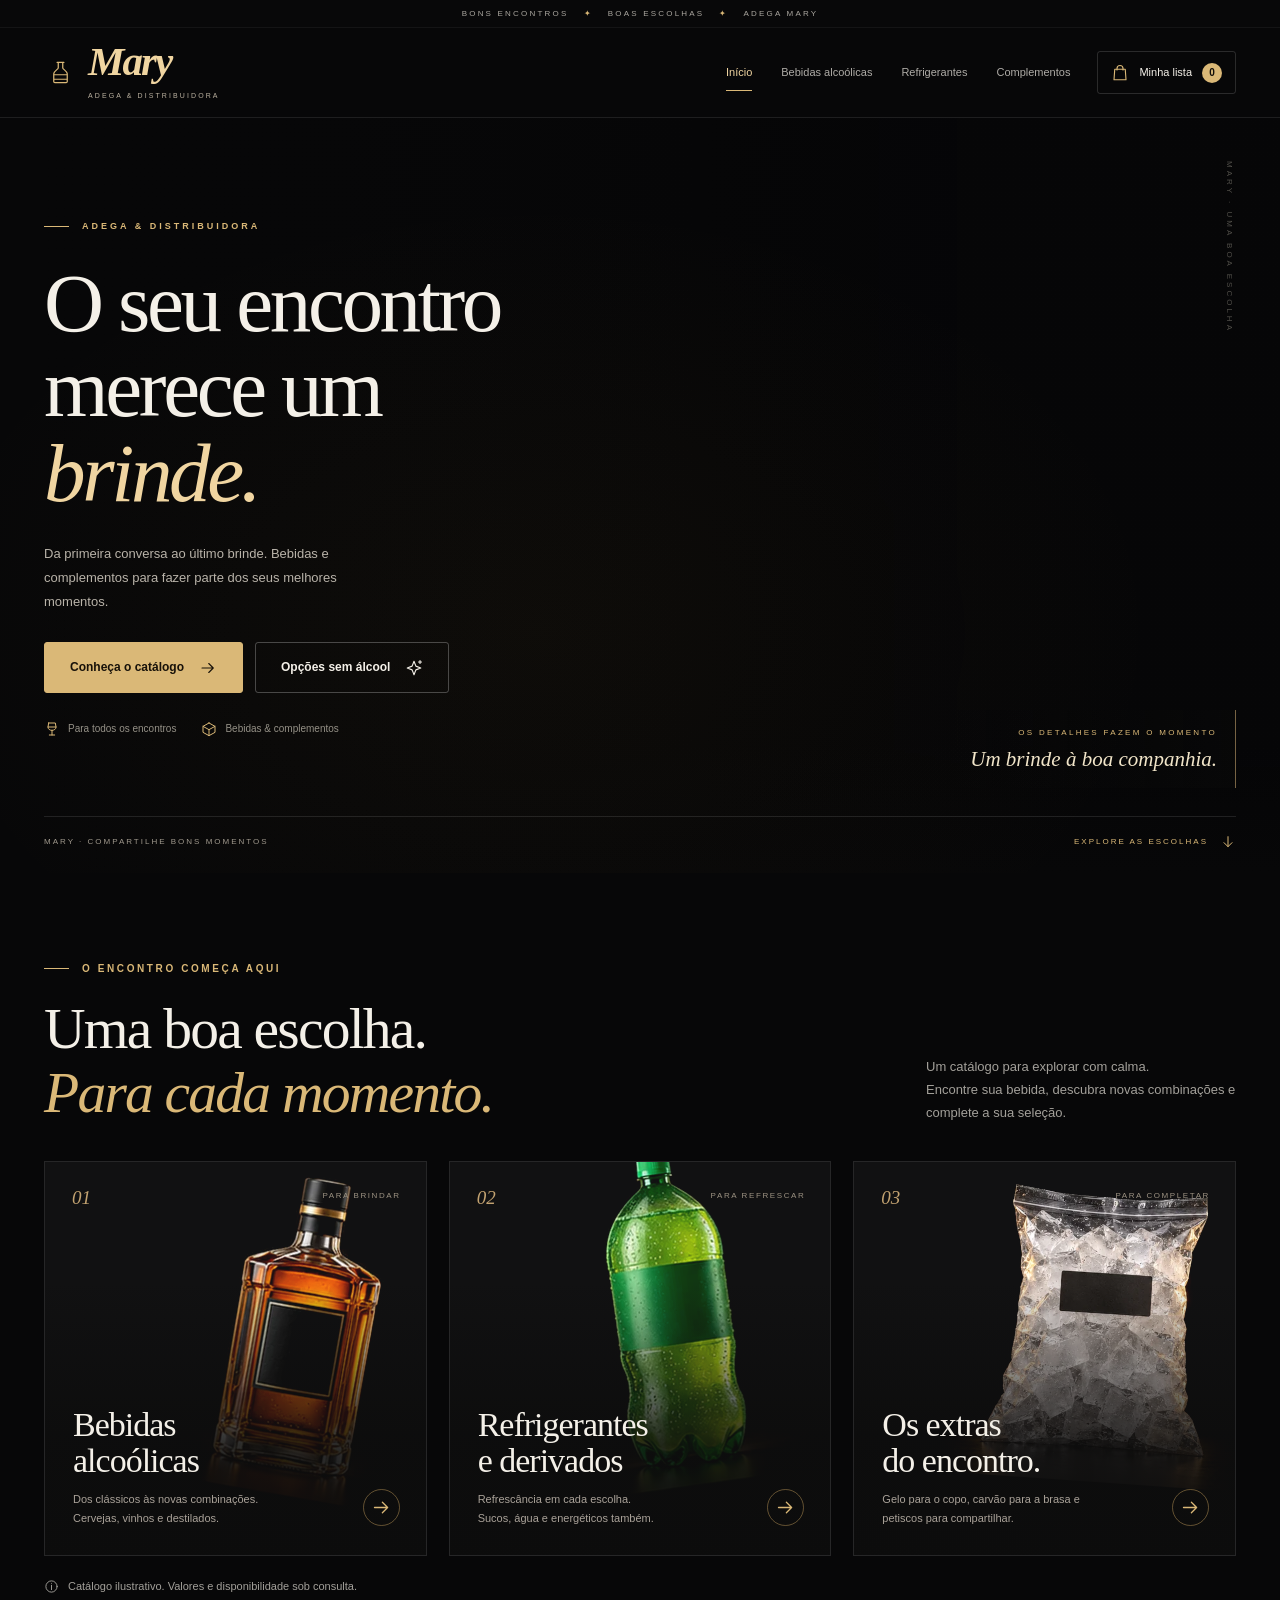
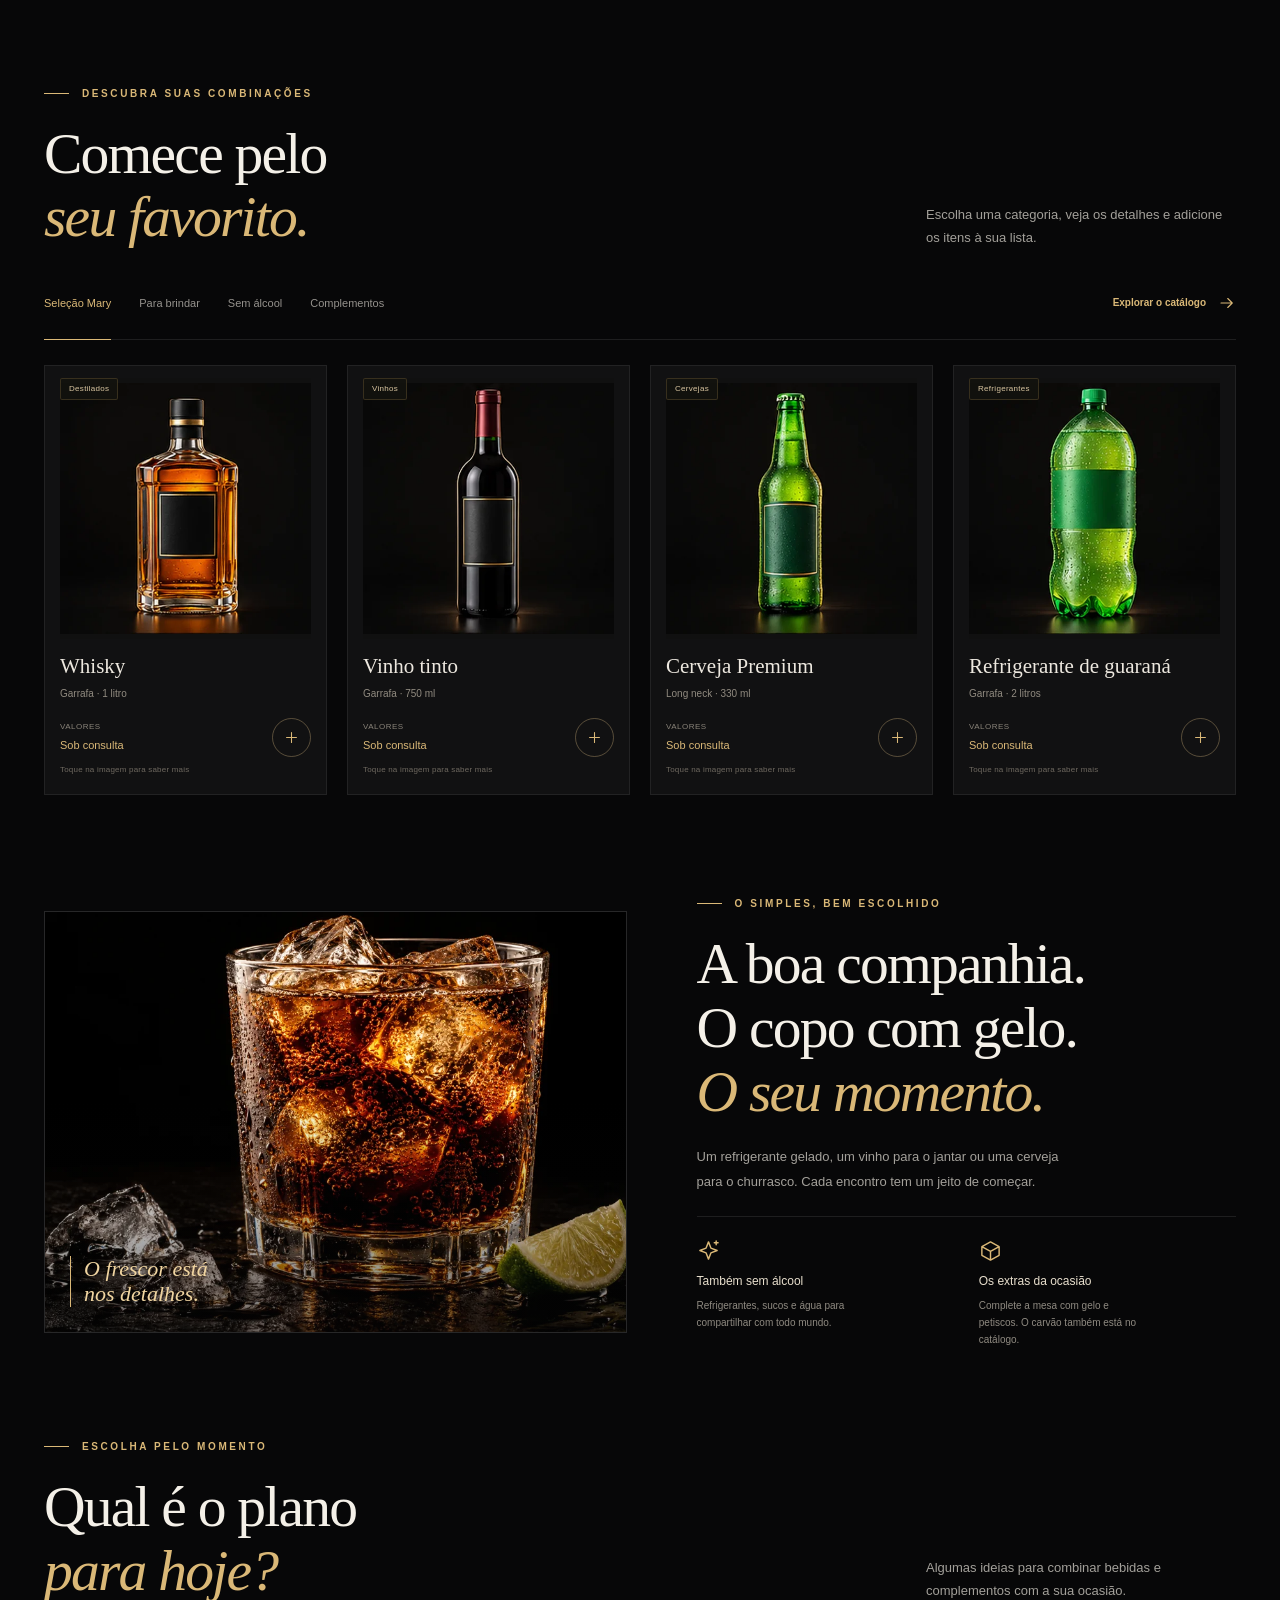
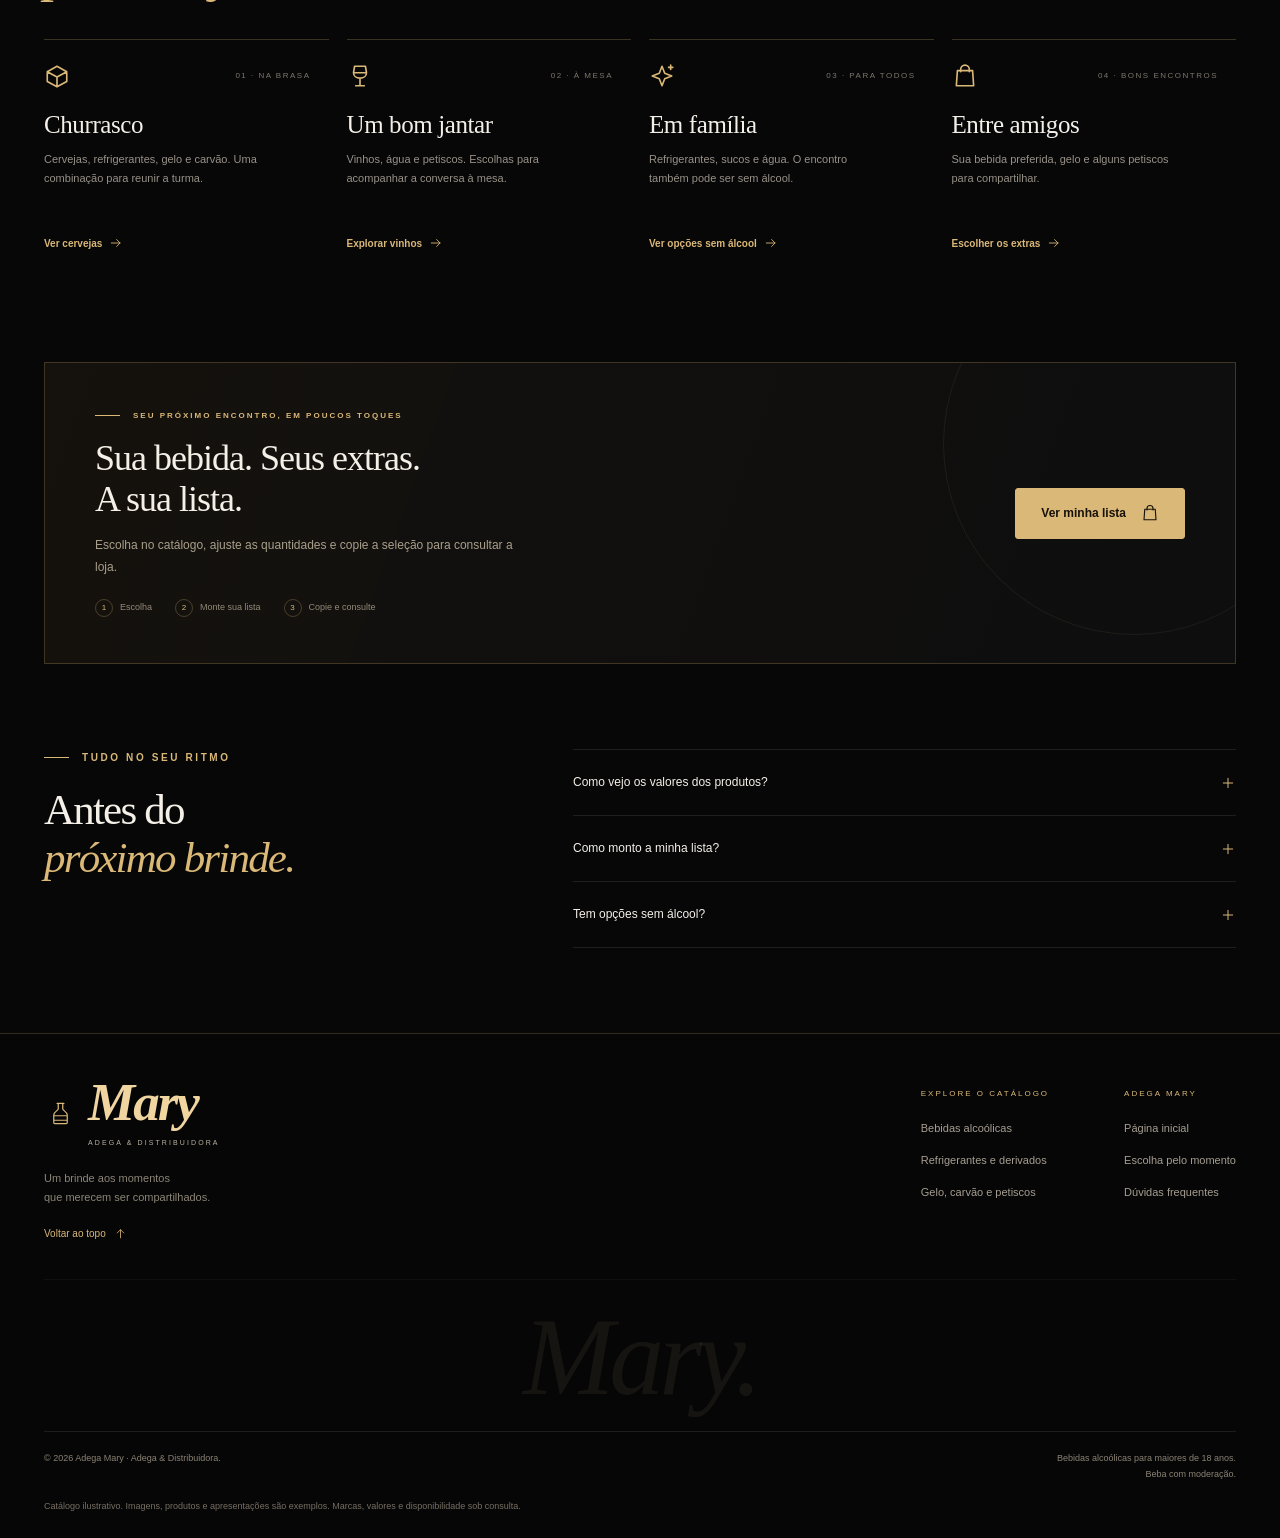
==== commit 98146dbd: "Redesenha Adega Mary com fundo preto, fotos premium e bolhas suaves" ====
--- a/docs/index.html
+++ b/docs/index.html
@@ -1,29 +1,16 @@
 <!doctype html>
-<html lang="pt-BR"><head><meta charset="UTF-8"><meta name="viewport" content="width=device-width,initial-scale=1,viewport-fit=cover"><meta name="theme-color" content="#153f32"><title>Adega Mary — Adega & Distribuidora</title><meta name="description" content="Bebidas para o seu momento. Explore o catálogo ilustrativo da Adega Mary: bebidas alcoólicas, refrigerantes, sucos e complementos."><meta property="og:title" content="Adega Mary — Adega & Distribuidora"><meta property="og:description" content="Bebidas para o seu momento. Explore o catálogo ilustrativo da Adega Mary: bebidas alcoólicas, refrigerantes, sucos e complementos."><meta property="og:type" content="website"><meta property="og:locale" content="pt_BR"><meta property="og:url" content="https://carloszw45.github.io/adega-mary/"><meta property="og:image" content="https://carloszw45.github.io/adega-mary/assets/hero.webp"><link rel="canonical" href="https://carloszw45.github.io/adega-mary/"><link rel="icon" href="assets/favicon.svg" type="image/svg+xml"><link rel="stylesheet" href="assets/styles.css"><script src="assets/catalog.js" defer></script><script type="application/ld+json">{"@context": "https://schema.org", "@type": "WebSite", "name": "Adega Mary", "url": "https://carloszw45.github.io/adega-mary", "inLanguage": "pt-BR"}</script></head>
-<body><a class="skip-link" href="#conteudo">Ir para o conteúdo</a>
-<header class="site-header"><div class="container header-inner">
-<a class="brand" href="index.html" aria-label="Adega Mary, página inicial"><span class="brand-mark"><svg class="icon" aria-hidden="true"><use href="assets/icons.svg#bottle"></use></svg></span><span><span class="brand-name">Mary</span><span class="brand-subtitle">Adega &amp; Distribuidora</span></span></a><nav class="desktop-nav" aria-label="Navegação principal"><a href="index.html" aria-current="page">Início</a><a href="bebidas-alcoolicas.html">Bebidas alcoólicas</a><a href="refrigerantes.html">Refrigerantes</a><a href="complementos.html">Complementos</a></nav>
-<div class="header-actions"><button class="list-button" type="button" data-open-list aria-label="Abrir minha lista, 0 itens"><svg class="icon" aria-hidden="true"><use href="assets/icons.svg#bag"></use></svg><span>Minha lista</span><span class="list-count" data-list-count>0</span></button><button class="menu-button" type="button" data-menu-toggle aria-label="Abrir menu" aria-controls="mobile-menu" aria-expanded="false"><svg class="icon" aria-hidden="true"><use href="assets/icons.svg#menu"></use></svg></button></div>
-</div><nav class="mobile-menu" id="mobile-menu" data-mobile-menu aria-label="Menu do celular" hidden><a href="index.html" aria-current="page">Início</a><a href="bebidas-alcoolicas.html">Bebidas alcoólicas</a><a href="refrigerantes.html">Refrigerantes</a><a href="complementos.html">Complementos</a></nav></header>
-<nav class="mobile-bottom-nav" aria-label="Categorias no celular"><a href="index.html" aria-current="page"><svg class="icon" aria-hidden="true"><use href="assets/icons.svg#home"></use></svg>Início</a><a href="bebidas-alcoolicas.html"><svg class="icon" aria-hidden="true"><use href="assets/icons.svg#wine"></use></svg>Alcoólicos</a><a href="refrigerantes.html"><svg class="icon" aria-hidden="true"><use href="assets/icons.svg#sparkles"></use></svg>Refrigerantes</a><a href="complementos.html"><svg class="icon" aria-hidden="true"><use href="assets/icons.svg#ice"></use></svg>Extras</a></nav>
-<main id="conteudo"><section class="hero" aria-labelledby="hero-title">
-<picture class="hero-picture"><source media="(max-width: 600px)" srcset="assets/hero-mobile.webp"><img src="assets/hero.webp" alt="Bebidas, copo com gelo e limão sobre uma mesa verde escura" width="1536" height="1024" fetchpriority="high" decoding="async"></picture><div class="hero-shade" aria-hidden="true"></div><div class="bubble-field" aria-hidden="true"><span class="bubble" style="--x:5%;--size:19px;--duration:32s;--delay:-18s;--drift:15px"></span><span class="bubble" style="--x:13%;--size:36px;--duration:38s;--delay:-5s;--drift:-20px"></span><span class="bubble" style="--x:24%;--size:12px;--duration:29s;--delay:-25s;--drift:12px"></span><span class="bubble" style="--x:42%;--size:24px;--duration:34s;--delay:-12s;--drift:-18px"></span><span class="bubble" style="--x:61%;--size:16px;--duration:30s;--delay:-4s;--drift:18px"></span><span class="bubble" style="--x:74%;--size:46px;--duration:41s;--delay:-27s;--drift:-23px"></span><span class="bubble" style="--x:87%;--size:25px;--duration:35s;--delay:-16s;--drift:10px"></span><span class="bubble" style="--x:95%;--size:12px;--duration:31s;--delay:-9s;--drift:-16px"></span><span class="bubble" style="--x:53%;--size:10px;--duration:27s;--delay:-22s;--drift:12px"></span><span class="bubble" style="--x:33%;--size:18px;--duration:36s;--delay:-2s;--drift:-14px"></span><span class="bubble" style="--x:81%;--size:10px;--duration:33s;--delay:-28s;--drift:15px"></span><span class="bubble" style="--x:18%;--size:8px;--duration:26s;--delay:-15s;--drift:8px"></span></div>
-<div class="container hero-inner"><div class="hero-copy"><p class="eyebrow">Adega &amp; Distribuidora</p><h1 id="hero-title">Bebidas para<br><em>o seu momento.</em></h1><p>Do brinde ao churrasco. Escolha suas bebidas e os complementos que combinam com a ocasião.</p><div class="hero-actions"><a class="button button-lime" href="#categorias">Explorar o catálogo <svg class="icon" aria-hidden="true"><use href="assets/icons.svg#arrow"></use></svg></a><a class="button button-outline" href="refrigerantes.html">Ver refrigerantes <svg class="icon" aria-hidden="true"><use href="assets/icons.svg#sparkles"></use></svg></a></div><div class="hero-meta"><span><svg class="icon" aria-hidden="true"><use href="assets/icons.svg#wine"></use></svg> Com e sem álcool</span><span><svg class="icon" aria-hidden="true"><use href="assets/icons.svg#ice"></use></svg> Complementos para o encontro</span></div></div>
-<div class="hero-stamp" aria-hidden="true"><svg class="icon" aria-hidden="true"><use href="assets/icons.svg#sparkles"></use></svg><span>Um brinde aos<br>bons encontros.</span></div><div class="hero-bottom"><span>Mary · Escolhas para compartilhar</span><a href="#categorias">Seu próximo brinde <svg class="icon" aria-hidden="true"><use href="assets/icons.svg#arrow-down"></use></svg></a></div></div>
-</section>
-<section class="category-section" id="categorias" aria-labelledby="category-title"><div class="container"><div class="section-top"><div><p class="eyebrow">Encontre o seu favorito</p><h2 class="section-title" id="category-title">Cada ocasião,<br><em>uma boa escolha.</em></h2></div><p>Escolha uma categoria e veja as opções.<br>Um catálogo simples, feito para você.</p></div>
-<div class="category-grid"><a class="category-card" href="bebidas-alcoolicas.html"><span class="category-kicker">Para brindar</span><h3>Bebidas<br>alcoólicas</h3><p>Cervejas, vinhos<br>e destilados.</p><img class="category-product" src="assets/products/whisky.webp" alt="" width="480" height="480" loading="lazy"><span class="category-arrow"><svg class="icon" aria-hidden="true"><use href="assets/icons.svg#arrow"></use></svg></span></a>
-<a class="category-card" href="refrigerantes.html"><span class="category-kicker">Para refrescar</span><h3>Refrigerantes<br>e derivados</h3><p>Refrigerantes, sucos,<br>água e energéticos.</p><img class="category-product" src="assets/products/guarana.webp" alt="" width="480" height="480" loading="lazy"><span class="category-arrow"><svg class="icon" aria-hidden="true"><use href="assets/icons.svg#arrow"></use></svg></span></a>
-<a class="category-card" href="complementos.html"><span class="category-kicker">Para completar</span><h3>Os extras<br>do encontro.</h3><p>Gelo, carvão e petiscos.<br>Tudo na mesma seleção.</p><img class="category-product" src="assets/products/gelo.webp" alt="" width="480" height="480" loading="lazy"><span class="category-arrow"><svg class="icon" aria-hidden="true"><use href="assets/icons.svg#arrow"></use></svg></span></a></div><p class="small-note"><svg class="icon" aria-hidden="true"><use href="assets/icons.svg#info"></use></svg> Valores e disponibilidade sob consulta.</p></div></section>
-<section class="featured-section" aria-labelledby="featured-title"><div class="container"><div class="section-top"><div><p class="eyebrow">Comece por aqui</p><h2 class="section-title" id="featured-title">Boas combinações.</h2></div><a class="text-link" href="bebidas-alcoolicas.html">Ver bebidas <svg class="icon" aria-hidden="true"><use href="assets/icons.svg#arrow"></use></svg></a></div><div class="product-grid" data-product-grid><article class="product-card"><button class="product-photo" type="button" data-detail="pilsen" aria-label="Ver detalhes de Cerveja Pilsen"><span class="product-tag">Cervejas</span><img src="assets/products/pilsen.webp" alt="Imagem ilustrativa de Cerveja Pilsen" loading="lazy" decoding="async" width="480" height="480"></button><div class="product-details"><h3 class="product-name"><button type="button" data-detail="pilsen">Cerveja Pilsen</button></h3><p class="product-volume">Garrafa · 600 ml</p><div class="product-card-bottom"><span class="product-price">Sob consulta</span><button class="add-product" type="button" data-add="pilsen" aria-label="Adicionar Cerveja Pilsen à minha lista"><svg class="icon" aria-hidden="true"><use href="assets/icons.svg#plus"></use></svg></button></div></div></article><article class="product-card"><button class="product-photo" type="button" data-detail="guarana" aria-label="Ver detalhes de Refrigerante de guaraná"><span class="product-tag">Refrigerantes</span><img src="assets/products/guarana.webp" alt="Imagem ilustrativa de Refrigerante de guaraná" loading="lazy" decoding="async" width="480" height="480"></button><div class="product-details"><h3 class="product-name"><button type="button" data-detail="guarana">Refrigerante de guaraná</button></h3><p class="product-volume">Garrafa · 2 litros</p><div class="product-card-bottom"><span class="product-price">Sob consulta</span><button class="add-product" type="button" data-add="guarana" aria-label="Adicionar Refrigerante de guaraná à minha lista"><svg class="icon" aria-hidden="true"><use href="assets/icons.svg#plus"></use></svg></button></div></div></article><article class="product-card"><button class="product-photo" type="button" data-detail="vinho" aria-label="Ver detalhes de Vinho tinto"><span class="product-tag">Vinhos</span><img src="assets/products/vinho.webp" alt="Imagem ilustrativa de Vinho tinto" loading="lazy" decoding="async" width="480" height="480"></button><div class="product-details"><h3 class="product-name"><button type="button" data-detail="vinho">Vinho tinto</button></h3><p class="product-volume">Garrafa · 750 ml</p><div class="product-card-bottom"><span class="product-price">Sob consulta</span><button class="add-product" type="button" data-add="vinho" aria-label="Adicionar Vinho tinto à minha lista"><svg class="icon" aria-hidden="true"><use href="assets/icons.svg#plus"></use></svg></button></div></div></article><article class="product-card"><button class="product-photo" type="button" data-detail="gelo" aria-label="Ver detalhes de Gelo em cubos"><span class="product-tag">Essenciais</span><img src="assets/products/gelo.webp" alt="Imagem ilustrativa de Gelo em cubos" loading="lazy" decoding="async" width="480" height="480"></button><div class="product-details"><h3 class="product-name"><button type="button" data-detail="gelo">Gelo em cubos</button></h3><p class="product-volume">Saco · 3 kg</p><div class="product-card-bottom"><span class="product-price">Sob consulta</span><button class="add-product" type="button" data-add="gelo" aria-label="Adicionar Gelo em cubos à minha lista"><svg class="icon" aria-hidden="true"><use href="assets/icons.svg#plus"></use></svg></button></div></div></article></div></div></section>
-<section class="moment-section" aria-labelledby="moment-title"><div class="container"><div class="moment-card"><div class="bubble-field" aria-hidden="true"><span class="bubble" style="--x:5%;--size:19px;--duration:32s;--delay:-18s;--drift:15px"></span><span class="bubble" style="--x:24%;--size:12px;--duration:29s;--delay:-25s;--drift:12px"></span><span class="bubble" style="--x:61%;--size:16px;--duration:30s;--delay:-4s;--drift:18px"></span><span class="bubble" style="--x:87%;--size:25px;--duration:35s;--delay:-16s;--drift:10px"></span><span class="bubble" style="--x:53%;--size:10px;--duration:27s;--delay:-22s;--drift:12px"></span><span class="bubble" style="--x:81%;--size:10px;--duration:33s;--delay:-28s;--drift:15px"></span></div><div><p class="eyebrow">O encontro fica completo</p><h2 id="moment-title">A bebida você escolhe.<br>Os extras estão por aqui.</h2><p>Gelo para o copo, carvão para a brasa e um petisco para acompanhar a conversa.</p></div><a class="button button-lime" href="complementos.html">Explorar complementos <svg class="icon" aria-hidden="true"><use href="assets/icons.svg#arrow"></use></svg></a></div></div></section></main><footer class="site-footer"><div class="container"><div class="footer-top">
-<div class="footer-brand"><a class="brand" href="index.html" aria-label="Adega Mary, página inicial"><span class="brand-mark"><svg class="icon" aria-hidden="true"><use href="assets/icons.svg#bottle"></use></svg></span><span><span class="brand-name">Mary</span><span class="brand-subtitle">Adega &amp; Distribuidora</span></span></a><p>O próximo encontro começa<br>com uma boa escolha.</p></div>
-<div class="footer-links"><div><h3>Catálogo</h3><a href="bebidas-alcoolicas.html">Bebidas alcoólicas</a><a href="refrigerantes.html">Refrigerantes e derivados</a><a href="complementos.html">Complementos</a></div><div><h3>Mary</h3><a href="index.html">Página inicial</a><a href="index.html#categorias">Explore as categorias</a></div></div>
-</div><div class="footer-bottom"><p>© 2026 Adega Mary. Adega &amp; Distribuidora.</p><p class="responsible-note">Bebidas alcoólicas para maiores de 18 anos.<br>Beba com moderação.</p></div>
-<p class="disclosure">Catálogo ilustrativo. Imagens, produtos e apresentações são exemplos. Valores, marcas e disponibilidade sob consulta.</p></div></footer><div class="overlay" data-overlay hidden></div>
-<section class="dialog" data-quickview role="dialog" aria-modal="true" aria-labelledby="quickview-title" hidden><button class="dialog-close" type="button" data-close-dialog aria-label="Fechar detalhes"><svg class="icon" aria-hidden="true"><use href="assets/icons.svg#close"></use></svg></button><div data-quick-content><h2 id="quickview-title">Detalhes do produto</h2></div></section>
-<section class="selection-drawer" data-drawer role="dialog" aria-modal="true" aria-labelledby="selection-title" hidden>
-<div class="drawer-head"><h2 id="selection-title">Minha lista</h2><button class="drawer-close" type="button" data-close-dialog aria-label="Fechar minha lista"><svg class="icon" aria-hidden="true"><use href="assets/icons.svg#close"></use></svg></button></div>
-<div class="selection-items" data-selection-items></div><div class="drawer-bottom"><div class="drawer-total"><span>Sua seleção</span><span data-selected-total>0 itens</span></div><p>Copie sua lista e consulte os valores e a disponibilidade com a loja.</p><button class="button" type="button" data-copy-list><svg class="icon" aria-hidden="true"><use href="assets/icons.svg#copy"></use></svg> Copiar minha lista</button><div data-copy-fallback hidden><p class="copy-help">Selecione o texto abaixo e copie a sua lista.</p><textarea class="copy-fallback" readonly aria-label="Lista de produtos para copiar"></textarea></div></div></section>
-<div class="toast" data-toast role="status" aria-live="polite" hidden></div>
-</body></html>+<html lang="pt-BR"><head><meta charset="UTF-8"><meta name="viewport" content="width=device-width,initial-scale=1,viewport-fit=cover"><meta name="theme-color" content="#070708"><title>Adega Mary — Bebidas para bons encontros</title><meta name="description" content="Explore a Adega Mary: bebidas alcoólicas, refrigerantes, sucos e complementos. Um catálogo para escolher suas combinações e montar sua lista."><meta property="og:title" content="Adega Mary — Bebidas para bons encontros"><meta property="og:description" content="Explore a Adega Mary: bebidas alcoólicas, refrigerantes, sucos e complementos. Um catálogo para escolher suas combinações e montar sua lista."><meta property="og:type" content="website"><meta property="og:locale" content="pt_BR"><meta property="og:url" content="https://carloszw45.github.io/adega-mary/"><meta property="og:image" content="https://carloszw45.github.io/adega-mary/assets/premium-hero.webp"><link rel="canonical" href="https://carloszw45.github.io/adega-mary/"><link rel="icon" href="assets/favicon.svg?v=2" type="image/svg+xml"><link rel="stylesheet" href="assets/premium.css?v=2"><script src="assets/catalog.js?v=2" defer></script><script type="application/ld+json">{"@context": "https://schema.org", "@type": "WebSite", "name": "Adega Mary", "url": "https://carloszw45.github.io/adega-mary", "inLanguage": "pt-BR"}</script></head>
+<body data-design="premium"><div id="inicio"></div><div class="gas-background" aria-hidden="true"><span class="gas-bubble" style="--x:9%;--size:9px;--speed:39s;--delay:-13s;--drift:-35px;--alpha:0.30"></span><span class="gas-bubble" style="--x:46%;--size:16px;--speed:46s;--delay:-24s;--drift:-22px;--alpha:0.37"></span><span class="gas-bubble" style="--x:83%;--size:23px;--speed:53s;--delay:-35s;--drift:-9px;--alpha:0.44"></span><span class="gas-bubble" style="--x:20%;--size:12px;--speed:60s;--delay:-46s;--drift:4px;--alpha:0.51"></span><span class="gas-bubble" style="--x:57%;--size:35px;--speed:42s;--delay:-15s;--drift:17px;--alpha:0.58"></span><span class="gas-bubble" style="--x:94%;--size:19px;--speed:49s;--delay:-19s;--drift:30px;--alpha:0.30"></span><span class="gas-bubble" style="--x:31%;--size:8px;--speed:56s;--delay:-23s;--drift:-27px;--alpha:0.37"></span><span class="gas-bubble" style="--x:68%;--size:28px;--speed:63s;--delay:-27s;--drift:-14px;--alpha:0.44"></span><span class="gas-bubble" style="--x:5%;--size:14px;--speed:45s;--delay:-11s;--drift:-1px;--alpha:0.51"></span><span class="gas-bubble" style="--x:42%;--size:42px;--speed:52s;--delay:-8s;--drift:12px;--alpha:0.58"></span><span class="gas-bubble" style="--x:79%;--size:10px;--speed:59s;--delay:-5s;--drift:25px;--alpha:0.30"></span><span class="gas-bubble" style="--x:16%;--size:21px;--speed:41s;--delay:-11s;--drift:-32px;--alpha:0.37"></span><span class="gas-bubble" style="--x:53%;--size:9px;--speed:48s;--delay:-1s;--drift:-19px;--alpha:0.44"></span><span class="gas-bubble" style="--x:90%;--size:16px;--speed:55s;--delay:-46s;--drift:-6px;--alpha:0.51"></span><span class="gas-bubble" style="--x:27%;--size:23px;--speed:62s;--delay:-43s;--drift:7px;--alpha:0.58"></span><span class="gas-bubble" style="--x:64%;--size:12px;--speed:44s;--delay:-2s;--drift:20px;--alpha:0.30"></span><span class="gas-bubble" style="--x:1%;--size:35px;--speed:51s;--delay:-36s;--drift:33px;--alpha:0.37"></span><span class="gas-bubble" style="--x:38%;--size:19px;--speed:58s;--delay:-26s;--drift:-24px;--alpha:0.44"></span><span class="gas-bubble" style="--x:75%;--size:8px;--speed:40s;--delay:-11s;--drift:-11px;--alpha:0.51"></span><span class="gas-bubble" style="--x:12%;--size:28px;--speed:47s;--delay:-34s;--drift:2px;--alpha:0.58"></span><span class="gas-bubble" style="--x:49%;--size:14px;--speed:54s;--delay:-17s;--drift:15px;--alpha:0.30"></span><span class="gas-bubble" style="--x:86%;--size:42px;--speed:61s;--delay:-61s;--drift:28px;--alpha:0.37"></span><span class="gas-bubble" style="--x:23%;--size:10px;--speed:43s;--delay:-40s;--drift:-29px;--alpha:0.44"></span><span class="gas-bubble" style="--x:60%;--size:21px;--speed:50s;--delay:-16s;--drift:-16px;--alpha:0.51"></span><span class="gas-bubble" style="--x:97%;--size:9px;--speed:57s;--delay:-49s;--drift:-3px;--alpha:0.58"></span><span class="gas-bubble" style="--x:34%;--size:16px;--speed:39s;--delay:-15s;--drift:10px;--alpha:0.30"></span><span class="gas-bubble" style="--x:71%;--size:23px;--speed:46s;--delay:-23s;--drift:23px;--alpha:0.37"></span><span class="gas-bubble" style="--x:8%;--size:12px;--speed:53s;--delay:-45s;--drift:-34px;--alpha:0.44"></span></div><a class="skip-link" href="#conteudo">Ir para o conteúdo</a>
+<div class="announcement">Bons encontros <span>✦</span> Boas escolhas <span>✦</span> Adega Mary</div>
+<header class="site-header"><div class="container header-inner"><a class="brand" href="index.html" aria-label="Adega Mary, página inicial"><span class="brand-mark"><svg class="icon" aria-hidden="true"><use href="assets/icons.svg#bottle"></use></svg></span><span><span class="brand-name">Mary</span><span class="brand-subtitle">Adega &amp; Distribuidora</span></span></a><nav class="desktop-nav" aria-label="Navegação principal"><a href="index.html" aria-current="page">Início</a><a href="bebidas-alcoolicas.html">Bebidas alcoólicas</a><a href="refrigerantes.html">Refrigerantes</a><a href="complementos.html">Complementos</a></nav><div class="header-actions"><button class="list-button" data-open-list type="button" aria-label="Abrir minha lista, 0 itens"><svg class="icon" aria-hidden="true"><use href="assets/icons.svg#bag"></use></svg><span>Minha lista</span><span class="list-count" data-list-count>0</span></button><button class="menu-button" type="button" data-menu-toggle aria-label="Abrir menu" aria-controls="mobile-menu" aria-expanded="false"><svg class="icon" aria-hidden="true"><use href="assets/icons.svg#menu"></use></svg></button></div></div><nav class="mobile-menu" id="mobile-menu" data-mobile-menu aria-label="Menu do celular" hidden><a href="index.html" aria-current="page">Início</a><a href="bebidas-alcoolicas.html">Bebidas alcoólicas</a><a href="refrigerantes.html">Refrigerantes</a><a href="complementos.html">Complementos</a></nav></header>
+<nav class="mobile-bottom-nav" aria-label="Categorias no celular"><a href="index.html" aria-current="page"><svg class="icon" aria-hidden="true"><use href="assets/icons.svg#home"></use></svg>Início</a><a href="bebidas-alcoolicas.html"><svg class="icon" aria-hidden="true"><use href="assets/icons.svg#wine"></use></svg>Alcoólicos</a><a href="refrigerantes.html"><svg class="icon" aria-hidden="true"><use href="assets/icons.svg#sparkles"></use></svg>Refrigerantes</a><a href="complementos.html"><svg class="icon" aria-hidden="true"><use href="assets/icons.svg#ice"></use></svg>Extras</a></nav><main id="conteudo"><section class="hero" aria-labelledby="hero-title"><picture class="hero-image"><source media="(max-width:600px)" srcset="assets/premium-hero-mobile.webp"><img src="assets/premium-hero.webp" width="1536" height="1024" alt="Bebidas com iluminação dourada, gelo e limão em um bar de fundo preto" fetchpriority="high" decoding="async"></picture><div class="hero-shade" aria-hidden="true"></div><div class="gas-background hero-gas" aria-hidden="true"><span class="gas-bubble" style="--x:9%;--size:9px;--speed:39s;--delay:-13s;--drift:-35px;--alpha:0.30"></span><span class="gas-bubble" style="--x:46%;--size:16px;--speed:46s;--delay:-24s;--drift:-22px;--alpha:0.37"></span><span class="gas-bubble" style="--x:83%;--size:23px;--speed:53s;--delay:-35s;--drift:-9px;--alpha:0.44"></span><span class="gas-bubble" style="--x:20%;--size:12px;--speed:60s;--delay:-46s;--drift:4px;--alpha:0.51"></span><span class="gas-bubble" style="--x:57%;--size:35px;--speed:42s;--delay:-15s;--drift:17px;--alpha:0.58"></span><span class="gas-bubble" style="--x:94%;--size:19px;--speed:49s;--delay:-19s;--drift:30px;--alpha:0.30"></span><span class="gas-bubble" style="--x:31%;--size:8px;--speed:56s;--delay:-23s;--drift:-27px;--alpha:0.37"></span><span class="gas-bubble" style="--x:68%;--size:28px;--speed:63s;--delay:-27s;--drift:-14px;--alpha:0.44"></span><span class="gas-bubble" style="--x:5%;--size:14px;--speed:45s;--delay:-11s;--drift:-1px;--alpha:0.51"></span><span class="gas-bubble" style="--x:42%;--size:42px;--speed:52s;--delay:-8s;--drift:12px;--alpha:0.58"></span><span class="gas-bubble" style="--x:79%;--size:10px;--speed:59s;--delay:-5s;--drift:25px;--alpha:0.30"></span><span class="gas-bubble" style="--x:16%;--size:21px;--speed:41s;--delay:-11s;--drift:-32px;--alpha:0.37"></span><span class="gas-bubble" style="--x:53%;--size:9px;--speed:48s;--delay:-1s;--drift:-19px;--alpha:0.44"></span><span class="gas-bubble" style="--x:90%;--size:16px;--speed:55s;--delay:-46s;--drift:-6px;--alpha:0.51"></span></div><div class="container hero-inner"><div class="hero-copy"><p class="eyebrow">Adega &amp; Distribuidora</p><h1 id="hero-title">O seu encontro<br>merece um<br><em>brinde.</em></h1><p class="hero-description">Da primeira conversa ao último brinde. Bebidas e complementos para fazer parte dos seus melhores momentos.</p><div class="hero-actions"><a class="button" href="#categorias">Conheça o catálogo <svg class="icon" aria-hidden="true"><use href="assets/icons.svg#arrow"></use></svg></a><a class="button button-outline" href="refrigerantes.html">Opções sem álcool <svg class="icon" aria-hidden="true"><use href="assets/icons.svg#sparkles"></use></svg></a></div><div class="hero-notes"><span><svg class="icon" aria-hidden="true"><use href="assets/icons.svg#wine"></use></svg> Para todos os encontros</span><span><svg class="icon" aria-hidden="true"><use href="assets/icons.svg#ice"></use></svg> Bebidas &amp; complementos</span></div></div><div class="hero-index" aria-hidden="true">MARY · UMA BOA ESCOLHA</div><div class="hero-caption" aria-hidden="true"><span>Os detalhes fazem o momento</span><p>Um brinde à boa companhia.</p></div><div class="hero-bottom"><span>Mary · Compartilhe bons momentos</span><a href="#categorias">Explore as escolhas <svg class="icon" aria-hidden="true"><use href="assets/icons.svg#arrow-down"></use></svg></a></div></div></section>
+<section class="category-section" id="categorias" aria-labelledby="category-title"><div class="container"><div class="section-top"><div><p class="eyebrow">O encontro começa aqui</p><h2 class="section-title" id="category-title">Uma boa escolha.<br><em>Para cada momento.</em></h2></div><p>Um catálogo para explorar com calma.<br>Encontre sua bebida, descubra novas combinações e complete a sua seleção.</p></div><div class="category-grid">
+<a class="category-card" href="bebidas-alcoolicas.html"><span class="category-number">01</span><span class="category-mini">Para brindar</span><img class="category-product" src="assets/premium-products/whisky.webp" alt="" width="480" height="480" loading="lazy"><h3>Bebidas<br>alcoólicas</h3><p>Dos clássicos às novas combinações.<br>Cervejas, vinhos e destilados.</p><span class="category-arrow"><svg class="icon" aria-hidden="true"><use href="assets/icons.svg#arrow"></use></svg></span></a>
+<a class="category-card" href="refrigerantes.html"><span class="category-number">02</span><span class="category-mini">Para refrescar</span><img class="category-product" src="assets/premium-products/guarana.webp" alt="" width="480" height="480" loading="lazy"><h3>Refrigerantes<br>e derivados</h3><p>Refrescância em cada escolha.<br>Sucos, água e energéticos também.</p><span class="category-arrow"><svg class="icon" aria-hidden="true"><use href="assets/icons.svg#arrow"></use></svg></span></a>
+<a class="category-card" href="complementos.html"><span class="category-number">03</span><span class="category-mini">Para completar</span><img class="category-product" src="assets/premium-products/gelo.webp" alt="" width="480" height="480" loading="lazy"><h3>Os extras<br>do encontro.</h3><p>Gelo para o copo, carvão para a brasa e petiscos para compartilhar.</p><span class="category-arrow"><svg class="icon" aria-hidden="true"><use href="assets/icons.svg#arrow"></use></svg></span></a></div><p class="section-note"><svg class="icon" aria-hidden="true"><use href="assets/icons.svg#info"></use></svg> Catálogo ilustrativo. Valores e disponibilidade sob consulta.</p></div></section>
+<section class="featured-section" id="selecao" aria-labelledby="featured-title"><div class="container"><div class="section-top"><div><p class="eyebrow">Descubra suas combinações</p><h2 class="section-title" id="featured-title">Comece pelo<br><em>seu favorito.</em></h2></div><p>Escolha uma categoria, veja os detalhes e adicione os itens à sua lista.</p></div><div class="featured-controls"><div class="featured-tabs" role="group" aria-label="Categorias da seleção"><button class="featured-tab" type="button" data-feature-filter="Seleção Mary" aria-pressed="true">Seleção Mary</button><button class="featured-tab" type="button" data-feature-filter="Para brindar" aria-pressed="false">Para brindar</button><button class="featured-tab" type="button" data-feature-filter="Sem álcool" aria-pressed="false">Sem álcool</button><button class="featured-tab" type="button" data-feature-filter="Complementos" aria-pressed="false">Complementos</button></div><a class="text-link" href="bebidas-alcoolicas.html">Explorar o catálogo <svg class="icon" aria-hidden="true"><use href="assets/icons.svg#arrow"></use></svg></a></div><div class="product-grid" data-product-grid><article class="product-card"><button class="product-photo" type="button" data-detail="whisky" aria-label="Ver detalhes de Whisky"><span class="product-tag">Destilados</span><img src="assets/premium-products/whisky.webp" alt="Imagem ilustrativa de Whisky" loading="lazy" decoding="async" width="480" height="480"></button><div class="product-details"><h3 class="product-name"><button type="button" data-detail="whisky">Whisky</button></h3><p class="product-volume">Garrafa · 1 litro</p><div class="product-card-bottom"><span class="product-price"><small>Valores</small>Sob consulta</span><button class="add-product" type="button" data-add="whisky" aria-label="Adicionar Whisky à minha lista"><svg class="icon" aria-hidden="true"><use href="assets/icons.svg#plus"></use></svg></button></div><span class="product-quick-label">Toque na imagem para saber mais</span></div></article><article class="product-card"><button class="product-photo" type="button" data-detail="vinho" aria-label="Ver detalhes de Vinho tinto"><span class="product-tag">Vinhos</span><img src="assets/premium-products/vinho.webp" alt="Imagem ilustrativa de Vinho tinto" loading="lazy" decoding="async" width="480" height="480"></button><div class="product-details"><h3 class="product-name"><button type="button" data-detail="vinho">Vinho tinto</button></h3><p class="product-volume">Garrafa · 750 ml</p><div class="product-card-bottom"><span class="product-price"><small>Valores</small>Sob consulta</span><button class="add-product" type="button" data-add="vinho" aria-label="Adicionar Vinho tinto à minha lista"><svg class="icon" aria-hidden="true"><use href="assets/icons.svg#plus"></use></svg></button></div><span class="product-quick-label">Toque na imagem para saber mais</span></div></article><article class="product-card"><button class="product-photo" type="button" data-detail="premium" aria-label="Ver detalhes de Cerveja Premium"><span class="product-tag">Cervejas</span><img src="assets/premium-products/premium.webp" alt="Imagem ilustrativa de Cerveja Premium" loading="lazy" decoding="async" width="480" height="480"></button><div class="product-details"><h3 class="product-name"><button type="button" data-detail="premium">Cerveja Premium</button></h3><p class="product-volume">Long neck · 330 ml</p><div class="product-card-bottom"><span class="product-price"><small>Valores</small>Sob consulta</span><button class="add-product" type="button" data-add="premium" aria-label="Adicionar Cerveja Premium à minha lista"><svg class="icon" aria-hidden="true"><use href="assets/icons.svg#plus"></use></svg></button></div><span class="product-quick-label">Toque na imagem para saber mais</span></div></article><article class="product-card"><button class="product-photo" type="button" data-detail="guarana" aria-label="Ver detalhes de Refrigerante de guaraná"><span class="product-tag">Refrigerantes</span><img src="assets/premium-products/guarana.webp" alt="Imagem ilustrativa de Refrigerante de guaraná" loading="lazy" decoding="async" width="480" height="480"></button><div class="product-details"><h3 class="product-name"><button type="button" data-detail="guarana">Refrigerante de guaraná</button></h3><p class="product-volume">Garrafa · 2 litros</p><div class="product-card-bottom"><span class="product-price"><small>Valores</small>Sob consulta</span><button class="add-product" type="button" data-add="guarana" aria-label="Adicionar Refrigerante de guaraná à minha lista"><svg class="icon" aria-hidden="true"><use href="assets/icons.svg#plus"></use></svg></button></div><span class="product-quick-label">Toque na imagem para saber mais</span></div></article></div></div></section>
+<section class="ritual-section" aria-labelledby="ritual-title"><div class="container ritual-grid"><div class="ritual-image"><img src="assets/premium-detail.webp" alt="Copo com refrigerante, bolhas de gás, gelo e limão em um fundo preto" width="1200" height="900" loading="lazy" decoding="async"><span class="ritual-image-caption">O frescor está<br>nos detalhes.</span></div><div class="ritual-copy"><p class="eyebrow">O simples, bem escolhido</p><h2 class="section-title" id="ritual-title">A boa companhia.<br>O copo com gelo.<br><em>O seu momento.</em></h2><p>Um refrigerante gelado, um vinho para o jantar ou uma cerveja para o churrasco. Cada encontro tem um jeito de começar.</p><div class="ritual-notes"><div><svg class="icon" aria-hidden="true"><use href="assets/icons.svg#sparkles"></use></svg><h3>Também sem álcool</h3><p>Refrigerantes, sucos e água para compartilhar com todo mundo.</p></div><div><svg class="icon" aria-hidden="true"><use href="assets/icons.svg#ice"></use></svg><h3>Os extras da ocasião</h3><p>Complete a mesa com gelo e petiscos. O carvão também está no catálogo.</p></div></div></div></div></section>
+<section class="occasions-section" id="momentos" aria-labelledby="occasions-title"><div class="container"><div class="section-top"><div><p class="eyebrow">Escolha pelo momento</p><h2 class="section-title" id="occasions-title">Qual é o plano<br><em>para hoje?</em></h2></div><p>Algumas ideias para combinar bebidas e complementos com a sua ocasião.</p></div><div class="occasion-grid"><article class="occasion-card"><div class="occasion-top"><svg class="icon" aria-hidden="true"><use href="assets/icons.svg#ice"></use></svg><span>01 · NA BRASA</span></div><h3>Churrasco</h3><p>Cervejas, refrigerantes, gelo e carvão. Uma combinação para reunir a turma.</p><a class="text-link" href="bebidas-alcoolicas.html?categoria=Cervejas">Ver cervejas <svg class="icon" aria-hidden="true"><use href="assets/icons.svg#arrow"></use></svg></a></article><article class="occasion-card"><div class="occasion-top"><svg class="icon" aria-hidden="true"><use href="assets/icons.svg#wine"></use></svg><span>02 · À MESA</span></div><h3>Um bom jantar</h3><p>Vinhos, água e petiscos. Escolhas para acompanhar a conversa à mesa.</p><a class="text-link" href="bebidas-alcoolicas.html?categoria=Vinhos">Explorar vinhos <svg class="icon" aria-hidden="true"><use href="assets/icons.svg#arrow"></use></svg></a></article><article class="occasion-card"><div class="occasion-top"><svg class="icon" aria-hidden="true"><use href="assets/icons.svg#sparkles"></use></svg><span>03 · PARA TODOS</span></div><h3>Em família</h3><p>Refrigerantes, sucos e água. O encontro também pode ser sem álcool.</p><a class="text-link" href="refrigerantes.html">Ver opções sem álcool <svg class="icon" aria-hidden="true"><use href="assets/icons.svg#arrow"></use></svg></a></article><article class="occasion-card"><div class="occasion-top"><svg class="icon" aria-hidden="true"><use href="assets/icons.svg#bag"></use></svg><span>04 · BONS ENCONTROS</span></div><h3>Entre amigos</h3><p>Sua bebida preferida, gelo e alguns petiscos para compartilhar.</p><a class="text-link" href="complementos.html">Escolher os extras <svg class="icon" aria-hidden="true"><use href="assets/icons.svg#arrow"></use></svg></a></article></div></div></section>
+<section class="list-section" aria-labelledby="list-title"><div class="container"><div class="list-banner"><div><p class="eyebrow">Seu próximo encontro, em poucos toques</p><h2 id="list-title">Sua bebida. Seus extras.<br>A sua lista.</h2><p>Escolha no catálogo, ajuste as quantidades e copie a seleção para consultar a loja.</p><div class="list-steps"><span><b>1</b> Escolha</span><span><b>2</b> Monte sua lista</span><span><b>3</b> Copie e consulte</span></div></div><button class="button" type="button" data-open-list>Ver minha lista <svg class="icon" aria-hidden="true"><use href="assets/icons.svg#bag"></use></svg></button></div></div></section>
+<section class="faq-section" id="duvidas" aria-labelledby="faq-title"><div class="container faq-grid"><div><p class="eyebrow">Tudo no seu ritmo</p><h2 class="section-title" id="faq-title">Antes do<br><em>próximo brinde.</em></h2></div><div class="faq-list"><details><summary>Como vejo os valores dos produtos? <svg class="icon" aria-hidden="true"><use href="assets/icons.svg#plus"></use></svg></summary><p>Os valores, as marcas e a disponibilidade são sob consulta. Monte uma lista com os produtos desejados e copie a seleção para conversar com a loja.</p></details><details><summary>Como monto a minha lista? <svg class="icon" aria-hidden="true"><use href="assets/icons.svg#plus"></use></svg></summary><p>Toque no botão de adicionar em cada produto. Em “Minha lista”, ajuste as quantidades ou remova itens. Depois, use “Copiar minha lista” para consultar a loja.</p></details><details><summary>Tem opções sem álcool? <svg class="icon" aria-hidden="true"><use href="assets/icons.svg#plus"></use></svg></summary><p>Sim. A página de <a href="refrigerantes.html">refrigerantes e derivados</a> reúne refrigerantes, água, sucos e energéticos. Você pode filtrar as categorias para encontrar o que procura.</p></details></div></div></section></main><footer class="site-footer"><div class="container"><div class="footer-top"><div class="footer-brand"><a class="brand" href="index.html" aria-label="Adega Mary, página inicial"><span class="brand-mark"><svg class="icon" aria-hidden="true"><use href="assets/icons.svg#bottle"></use></svg></span><span><span class="brand-name">Mary</span><span class="brand-subtitle">Adega &amp; Distribuidora</span></span></a><p>Um brinde aos momentos<br>que merecem ser compartilhados.</p><a class="back-to-top" href="#inicio">Voltar ao topo <svg class="icon" aria-hidden="true"><use href="assets/icons.svg#arrow-down"></use></svg></a></div><div class="footer-links"><div><h3>Explore o catálogo</h3><a href="bebidas-alcoolicas.html">Bebidas alcoólicas</a><a href="refrigerantes.html">Refrigerantes e derivados</a><a href="complementos.html">Gelo, carvão e petiscos</a></div><div><h3>Adega Mary</h3><a href="index.html">Página inicial</a><a href="index.html#momentos">Escolha pelo momento</a><a href="index.html#duvidas">Dúvidas frequentes</a></div></div></div><span class="footer-brand-word" aria-hidden="true">Mary.</span><div class="footer-bottom"><p>© 2026 Adega Mary · Adega &amp; Distribuidora.</p><p class="responsible-note">Bebidas alcoólicas para maiores de 18 anos.<br>Beba com moderação.</p></div><p class="disclosure">Catálogo ilustrativo. Imagens, produtos e apresentações são exemplos. Marcas, valores e disponibilidade sob consulta.</p></div></footer><div class="overlay" data-overlay hidden></div><section class="dialog" data-quickview role="dialog" aria-modal="true" aria-labelledby="quickview-title" hidden><button class="dialog-close" type="button" data-close-dialog aria-label="Fechar detalhes"><svg class="icon" aria-hidden="true"><use href="assets/icons.svg#close"></use></svg></button><div data-quick-content><h2 id="quickview-title">Detalhes do produto</h2></div></section>
+<section class="selection-drawer" data-drawer role="dialog" aria-modal="true" aria-labelledby="selection-title" hidden><div class="drawer-head"><h2 id="selection-title">Minha lista</h2><button class="drawer-close" type="button" data-close-dialog aria-label="Fechar minha lista"><svg class="icon" aria-hidden="true"><use href="assets/icons.svg#close"></use></svg></button></div><div class="selection-items" data-selection-items></div><div class="drawer-bottom"><div class="drawer-total"><span>Sua seleção</span><span data-selected-total>0 itens</span></div><p>Copie sua lista e consulte os valores e a disponibilidade com a loja.</p><button class="button" type="button" data-copy-list><svg class="icon" aria-hidden="true"><use href="assets/icons.svg#copy"></use></svg> Copiar minha lista</button><div data-copy-fallback hidden><p class="copy-help">Selecione o texto abaixo para copiar a sua lista.</p><textarea class="copy-fallback" readonly aria-label="Lista de produtos para copiar"></textarea></div></div></section><div class="toast" data-toast role="status" aria-live="polite" hidden></div></body></html>
--- a/docs/assets/premium.css
+++ b/docs/assets/premium.css
@@ -0,0 +1,21 @@
+@charset "UTF-8";
+:root{--black:#070708;--surface:#111112;--surface-2:#171718;--gold:#dab877;--gold-light:#f0d5a1;--text:#f4f0e8;--muted:#a3a09a;--line:#ffffff18;--serif:Georgia,'Times New Roman',serif;--sans:Arial,Helvetica,sans-serif;--max:1260px}
+*{box-sizing:border-box}html{scroll-behavior:smooth;scroll-padding-top:110px}body{margin:0;background:var(--black);color:var(--text);font:15px/1.7 var(--sans);-webkit-font-smoothing:antialiased;isolation:isolate}body.modal-open{overflow:hidden}a{color:inherit;text-decoration:none}button,input,textarea{font:inherit}button{color:inherit;cursor:pointer}button:disabled{cursor:not-allowed}a,button,input{-webkit-tap-highlight-color:transparent;touch-action:manipulation}img{display:block;max-width:100%;height:auto}svg{display:block;flex-shrink:0}::selection{color:var(--black);background:var(--gold)}:focus-visible{outline:2px solid var(--gold);outline-offset:5px}.container{width:min(var(--max),calc(100% - 88px));margin-inline:auto}.icon{width:21px;height:21px;stroke:currentColor;fill:none;stroke-width:1.5;stroke-linecap:round;stroke-linejoin:round}.skip-link{position:fixed;z-index:120;top:-80px;left:15px;background:var(--gold);color:#080808;padding:12px 20px}.skip-link:focus{top:15px}.eyebrow{display:flex;align-items:center;gap:13px;font-size:10px;font-weight:700;letter-spacing:2.6px;text-transform:uppercase;color:var(--gold);margin:0 0 20px}.eyebrow:before{content:'';width:25px;height:1px;background:currentColor}.section-title{font:normal clamp(38px,4.5vw,58px)/1.11 var(--serif);letter-spacing:-1.8px;margin:0}.section-title em{font-weight:normal;color:var(--gold)}.section-top{display:flex;align-items:end;justify-content:space-between;gap:35px;margin-bottom:36px}.section-top>p{max-width:310px;margin:0;font-size:13px;color:var(--muted);line-height:1.8}.section-note{font-size:11px;color:var(--muted);margin:21px 0 0;display:flex;align-items:center;gap:9px}.section-note .icon{width:15px;height:15px}.button{display:inline-flex;align-items:center;justify-content:center;gap:15px;min-height:51px;padding:14px 25px;border:1px solid var(--gold);border-radius:3px;background:var(--gold);color:#171109;font-size:12px;font-weight:700;transition:background .25s,transform .25s,box-shadow .25s}.button:hover{background:var(--gold-light);box-shadow:0 6px 24px #b08b4426;transform:translateY(-2px)}.button .icon{width:18px;height:18px}.button-outline{background:transparent;border-color:#ffffff40;color:var(--text)}.button-outline:hover{background:#ffffff09;box-shadow:none;border-color:var(--gold)}.text-link{display:inline-flex;align-items:center;gap:12px;color:var(--gold);font-size:12px;font-weight:700;min-height:44px}.text-link .icon{width:18px;height:18px;transition:transform .25s}.text-link:hover .icon{transform:translateX(5px)}[hidden]{display:none!important}
+.gas-background{position:fixed;inset:0;pointer-events:none;overflow:hidden;z-index:-1}.gas-background:before{content:'';position:absolute;left:-10%;top:10%;width:50%;height:55%;background:radial-gradient(ellipse,#ad814909,transparent 70%)}.gas-bubble{position:absolute;left:var(--x);bottom:-80px;width:var(--size);height:var(--size);border:1px solid #e6d9b347;border-radius:50%;background:radial-gradient(circle at 28% 24%,#f4efdf20,transparent 34%),radial-gradient(circle at 72% 82%,#d5b87b08,transparent 50%);box-shadow:inset 1px 1px 4px #fff2,0 0 9px #d8c99e05;opacity:0;animation:gas-rise var(--speed) linear infinite;animation-delay:var(--delay);will-change:transform}.gas-bubble:before{content:'';position:absolute;width:22%;height:12%;left:18%;top:15%;border-radius:100%;background:#ffffe254;transform:rotate(-35deg)}@keyframes gas-rise{0%{transform:translate3d(0,0,0);opacity:0}12%{opacity:var(--alpha)}80%{opacity:var(--alpha)}100%{transform:translate3d(var(--drift),calc(-100vh - 160px),0);opacity:0}}
+.announcement{background:#080809;border-bottom:1px solid #ffffff0c;min-height:28px;display:flex;align-items:center;justify-content:center;color:#aaa69f;font-size:8px;letter-spacing:2.2px;text-transform:uppercase;padding:6px 15px}.announcement span{color:var(--gold);margin-inline:15px}.site-header{position:sticky;top:0;z-index:30;height:90px;background:#080809e8;backdrop-filter:blur(18px);border-bottom:1px solid var(--line)}.header-inner{height:100%;display:flex;justify-content:space-between;align-items:center;gap:27px}.brand{display:flex;align-items:center;gap:12px;flex-shrink:0}.brand-mark{width:32px;height:42px;color:var(--gold);display:grid;place-items:center}.brand-mark .icon{width:27px;height:35px;stroke-width:1.1}.brand-name{display:block;font:italic bold 41px/.9 var(--serif);letter-spacing:-2px;color:var(--gold-light)}.brand-subtitle{display:block;font-size:7px;letter-spacing:2.1px;text-transform:uppercase;margin-top:10px;color:#bbb1a0}.desktop-nav{display:flex;align-items:center;gap:29px;margin-left:auto}.desktop-nav a{font-size:11px;color:#afaca7;min-height:44px;display:flex;align-items:center;position:relative}.desktop-nav a:hover,.desktop-nav a[aria-current=page]{color:var(--gold-light)}.desktop-nav a[aria-current=page]:after{content:'';position:absolute;bottom:4px;left:0;right:0;height:1px;background:var(--gold)}.header-actions{display:flex;align-items:center;gap:10px}.list-button{display:flex;align-items:center;gap:10px;background:transparent;border:1px solid #ffffff24;border-radius:3px;min-height:43px;padding:9px 13px;font-size:11px}.list-button:hover{border-color:var(--gold)}.list-button>.icon{width:18px;height:18px;color:var(--gold)}.list-count{display:grid;place-items:center;height:20px;width:20px;border-radius:50%;background:var(--gold);color:#100d08;font-size:10px;font-weight:700}.menu-button{display:none;border:1px solid #ffffff20;min-height:40px;width:40px;background:none;border-radius:3px;place-items:center}.mobile-menu{position:absolute;left:0;right:0;top:100%;background:#101010;border-bottom:1px solid var(--gold);padding:12px 22px 23px;box-shadow:0 10px 25px #0007}.mobile-menu a{display:block;min-height:45px;padding:10px 0;font-size:13px}.mobile-menu a[aria-current=page]{color:var(--gold)}.mobile-bottom-nav{display:none}
+.hero{position:relative;isolation:isolate;overflow:hidden;min-height:755px;background:#070708d9}.hero-image{position:absolute;inset:0 0 0 31%;z-index:-3}.hero-image img{width:100%;height:100%;object-fit:cover;object-position:70% 57%}.hero-shade{position:absolute;inset:0;z-index:-2;background:linear-gradient(90deg,#070708 0%,#070708f7 27%,#070708a9 47%,#0707080a 76%),linear-gradient(0deg,#070708,transparent 17%)}.hero:after{content:'';position:absolute;inset:0;z-index:-1;background:radial-gradient(ellipse at 42% 68%,#bb8d310b,transparent 60%);pointer-events:none}.hero-inner{position:relative;min-height:755px;display:flex;align-items:center;padding-block:65px 100px}.hero-copy{max-width:655px}.hero .eyebrow{font-size:9px;letter-spacing:3px;margin-bottom:27px}.hero h1{font:normal clamp(64px,6.5vw,91px)/1.02 var(--serif);letter-spacing:-3.4px;margin:0 0 26px}.hero h1 em{color:var(--gold-light);font-weight:normal}.hero-description{font-size:13px;line-height:1.85;max-width:342px;color:#b9b3a9;margin:0 0 28px}.hero-actions{display:flex;gap:12px;flex-wrap:wrap}.hero-notes{display:flex;align-items:center;gap:25px;margin-top:27px;color:#959187;font-size:10px}.hero-notes span{display:flex;align-items:center;gap:8px}.hero-notes .icon{width:16px;height:16px;color:var(--gold)}.hero-caption{position:absolute;right:0;bottom:85px;text-align:right;padding:16px 18px;border-right:1px solid #dcb67a88;background:linear-gradient(90deg,transparent,#0909099c)}.hero-caption span{display:block;font-size:8px;letter-spacing:2.3px;color:var(--gold);text-transform:uppercase;margin-bottom:7px}.hero-caption p{font:italic 21px/1.2 var(--serif);margin:0;color:#f1e5c9}.hero-bottom{position:absolute;left:0;right:0;bottom:23px;display:flex;justify-content:space-between;align-items:center;gap:20px;border-top:1px solid #ffffff1b;padding-top:17px;font-size:8px;letter-spacing:2px;text-transform:uppercase;color:#a0998d}.hero-bottom a{display:flex;align-items:center;gap:12px;color:var(--gold)}.hero-bottom .icon{width:16px;height:16px}.hero-index{position:absolute;top:43px;right:0;writing-mode:vertical-rl;letter-spacing:3px;font-size:8px;color:#d8d2c05c}.category-section{padding-block:87px 77px}.category-grid{display:grid;grid-template-columns:repeat(3,minmax(0,1fr));gap:22px}.category-card{position:relative;isolation:isolate;overflow:hidden;background:#111112;border:1px solid #ffffff17;min-height:395px;padding:27px 28px;display:flex;flex-direction:column;justify-content:end;transition:border-color .3s,transform .3s}.category-card:hover{border-color:#c7a26388;transform:translateY(-5px)}.category-card:after{content:'';position:absolute;inset:0;z-index:0;background:linear-gradient(0deg,#0c0c0cf9 0%,#0c0c0cdc 28%,transparent 70%);pointer-events:none}.category-number{position:absolute;top:25px;left:27px;font:italic 19px var(--serif);color:#c3a371;z-index:2}.category-mini{position:absolute;right:25px;top:27px;font-size:8px;text-transform:uppercase;letter-spacing:1.6px;color:#9c9282;z-index:2}.category-product{position:absolute;right:-5px;top:-15px;width:340px;height:340px;object-fit:contain;mix-blend-mode:lighten;z-index:-1;transition:transform .5s}.category-card:nth-child(1) .category-product{transform:rotate(10deg);right:-45px;top:-5px}.category-card:nth-child(2) .category-product{transform:rotate(-8deg);right:-15px}.category-card:nth-child(3) .category-product{right:-35px;top:10px;width:340px;height:310px;transform:rotate(4deg)}.category-card:hover .category-product{transform:rotate(0deg) scale(1.04)}.category-card h3{font:normal 34px/1.07 var(--serif);letter-spacing:-1px;margin:0 0 11px;position:relative;z-index:1}.category-card p{font-size:11px;line-height:1.7;margin:0 55px 0 0;color:#aaa299;max-width:210px;position:relative;z-index:1}.category-arrow{position:absolute;right:26px;bottom:29px;display:grid;place-items:center;width:37px;height:37px;border:1px solid #b8935680;color:var(--gold);border-radius:50%;z-index:2;transition:background .25s}.category-card:hover .category-arrow{background:var(--gold);color:#080808}
+.featured-section{padding-block:12px 80px}.featured-controls{display:flex;align-items:center;justify-content:space-between;gap:22px;margin:5px 0 25px;padding-bottom:19px;border-bottom:1px solid var(--line)}.featured-tabs{display:flex;gap:28px;flex-wrap:wrap}.featured-tab{border:0;background:none;padding:7px 0;color:#95928d;font-size:11px;min-height:35px;position:relative}.featured-tab[aria-pressed=true]{color:var(--gold)}.featured-tab[aria-pressed=true]:after{content:'';position:absolute;left:0;right:0;bottom:-20px;height:1px;background:var(--gold)}.featured-controls>.text-link{font-size:10px;min-height:35px}.product-grid{display:grid;grid-template-columns:repeat(4,minmax(0,1fr));gap:20px}.product-card{min-width:0;position:relative;display:flex;flex-direction:column;background:#111112;border:1px solid #ffffff12;padding:12px 15px 18px;transition:border-color .25s,transform .25s}.product-card:hover{border-color:#d0ab6347;transform:translateY(-3px)}.product-photo{position:relative;aspect-ratio:1/1.04;width:100%;padding:0;border:0;background:#101010;overflow:hidden;display:block}.product-photo img{width:100%;height:100%;object-fit:contain;transition:transform .5s}.product-photo:hover img{transform:scale(1.06)}.product-tag{position:absolute;left:0;top:0;z-index:1;font-size:8px;letter-spacing:.3px;color:#dbc7a2;background:#151410cd;border:1px solid #a7874d40;padding:3px 8px;border-radius:2px;backdrop-filter:blur(8px)}.product-details{padding-top:14px;display:flex;flex:1;flex-direction:column}.product-name{font:normal 21px/1.25 var(--serif);letter-spacing:-.3px;margin:0 0 5px;color:#ede8df}.product-name button{font:inherit;color:inherit;border:0;background:transparent;padding:0;text-align:left}.product-name button:hover{color:var(--gold)}.product-volume{font-size:10px;color:#918b80;margin:0}.product-card-bottom{display:flex;align-items:center;justify-content:space-between;gap:12px;margin-top:auto;padding-top:16px}.product-price{font-size:11px;color:var(--gold);display:flex;flex-direction:column;gap:2px}.product-price small{font-size:8px;letter-spacing:.5px;color:#898379;font-weight:400;text-transform:uppercase}.add-product{height:39px;width:39px;display:grid;place-items:center;background:transparent;border:1px solid #bba0716b;border-radius:50%;transition:background .25s;color:var(--gold)}.add-product .icon{height:17px;width:17px}.add-product:hover,.add-product.added{background:var(--gold);border-color:var(--gold);color:#0b0905}.product-quick-label{display:block;margin-top:6px;font-size:8px;color:#6f6960;letter-spacing:.2px}
+.ritual-section{padding-block:20px 90px}.ritual-grid{display:grid;grid-template-columns:1.08fr 1fr;align-items:center;gap:70px}.ritual-image{position:relative;min-height:420px;overflow:hidden;background:#111112;border:1px solid var(--line)}.ritual-image img{width:100%;height:420px;object-fit:cover;object-position:55% 60%;transform:scale(1.1)}.ritual-image:after{content:'';position:absolute;inset:0;background:linear-gradient(0deg,#0505058f,transparent 55%)}.ritual-image-caption{position:absolute;left:25px;bottom:25px;z-index:2;border-left:1px solid var(--gold);padding-left:13px;font:italic 22px/1.15 var(--serif);color:var(--gold-light)}.ritual-copy>.section-title{margin-bottom:21px}.ritual-copy>p:not(.eyebrow){font-size:13px;color:var(--muted);line-height:1.9;max-width:390px;margin:0 0 22px}.ritual-notes{display:grid;grid-template-columns:1fr 1fr;gap:25px;border-top:1px solid var(--line);padding-top:22px}.ritual-notes .icon{color:var(--gold);width:23px;height:23px;margin-bottom:9px}.ritual-notes h3{font-size:12px;margin:0 0 5px;font-weight:400;color:#e8dfcd}.ritual-notes p{font-size:10px;line-height:1.7;color:#8f8a81;margin:0;max-width:170px}.occasions-section{padding-block:0 85px}.occasion-grid{display:grid;grid-template-columns:repeat(4,minmax(0,1fr));gap:18px}.occasion-card{border-top:1px solid #d5ba793f;padding:23px 18px 20px 0;transition:border-color .3s}.occasion-card:hover{border-color:var(--gold)}.occasion-top{display:flex;align-items:center;justify-content:space-between;gap:20px;margin-bottom:22px}.occasion-top>.icon{color:var(--gold);width:26px;height:26px}.occasion-top span{font-size:8px;letter-spacing:1.5px;color:#7d776c}.occasion-card h3{font:normal 25px var(--serif);margin:0 0 11px;letter-spacing:-.4px}.occasion-card p{font-size:11px;color:#989187;line-height:1.8;margin:0 0 19px;max-width:240px;min-height:60px}.occasion-card .text-link{font-size:10px;gap:7px;min-height:28px}.occasion-card .text-link .icon{width:14px;height:14px}.list-section{padding-bottom:85px}.list-banner{position:relative;overflow:hidden;padding:46px 50px;border:1px solid #cba76a40;background:linear-gradient(110deg,#19150fcb,#0e0e0f);display:flex;align-items:center;justify-content:space-between;gap:30px}.list-banner:after{content:'';position:absolute;right:-90px;top:-110px;height:380px;width:380px;border:1px solid #f0d5a112;border-radius:50%;pointer-events:none}.list-banner h2{font:normal 36px/1.15 var(--serif);margin:0 0 13px;letter-spacing:-1px;max-width:420px}.list-banner p:not(.eyebrow){font-size:12px;color:#a99f8c;line-height:1.9;max-width:420px;margin:0}.list-banner .eyebrow{font-size:8px;letter-spacing:2px;margin-bottom:15px}.list-banner .button{white-space:nowrap;z-index:1}.list-steps{display:flex;gap:23px;flex-wrap:wrap;margin-top:20px;font-size:9px;color:#948a79}.list-steps span{display:flex;align-items:center;gap:7px}.list-steps b{display:grid;place-items:center;font-size:8px;width:18px;height:18px;border:1px solid #c8aa6a4d;border-radius:50%;font-weight:400;color:var(--gold)}.faq-section{padding-bottom:85px}.faq-grid{display:grid;grid-template-columns:.9fr 1.3fr;gap:70px}.faq-grid .section-title{max-width:350px;font-size:43px}.faq-list details{border-bottom:1px solid var(--line)}.faq-list details:first-child{border-top:1px solid var(--line)}.faq-list summary{list-style:none;display:flex;justify-content:space-between;align-items:center;gap:25px;cursor:pointer;min-height:65px;padding:17px 0;font-size:12px}.faq-list summary::-webkit-details-marker{display:none}.faq-list summary .icon{width:16px;height:16px;color:var(--gold);transition:transform .25s}.faq-list details[open] summary .icon{transform:rotate(45deg)}.faq-list details p{font-size:11px;color:#a9a197;line-height:1.85;margin:0;padding:0 25px 21px 0;max-width:520px}.faq-list details p a{color:var(--gold);text-decoration:underline;text-underline-offset:3px}
+.catalog-hero{position:relative;isolation:isolate;overflow:hidden;padding:35px 0 53px;background:#0a0a0bd4;border-bottom:1px solid var(--line)}.catalog-hero .container{position:relative}.breadcrumbs{display:flex;align-items:center;gap:11px;font-size:9px;color:#8e887c;margin-bottom:33px}.breadcrumbs a:hover{color:var(--gold)}.breadcrumbs .icon{height:11px;width:11px}.catalog-hero-copy{position:relative;z-index:2;max-width:740px}.catalog-hero .eyebrow{font-size:9px;letter-spacing:2px;margin-bottom:18px}.catalog-hero h1{font:normal clamp(46px,5.5vw,70px)/1.04 var(--serif);letter-spacing:-2px;margin:0 0 18px}.catalog-hero h1 em{font-weight:normal;color:var(--gold-light)}.catalog-hero-description{color:#a69e91;font-size:12px;line-height:1.85;max-width:420px;margin:0}.catalog-hero-photo{position:absolute;right:10px;bottom:-70px;height:340px;width:340px;object-fit:contain;z-index:-1;mix-blend-mode:lighten;opacity:.7;transform:rotate(10deg);mask-image:linear-gradient(to bottom,#000 55%,transparent 98%)}.catalog-hero.soda .catalog-hero-photo{transform:rotate(-10deg)}.catalog-hero-label{position:absolute;right:0;top:0;color:#5b5448;font:italic 18px var(--serif)}.catalog-subnav{padding-block:15px;border-bottom:1px solid #ffffff0c;background:#09090bcc}.catalog-subnav .container{display:flex;align-items:center;gap:29px}.catalog-subnav a{font-size:10px;color:#918a7d}.catalog-subnav a[aria-current=page],.catalog-subnav a:hover{color:var(--gold)}.catalog-main{padding-block:37px 80px;min-height:500px}.catalog-controls{display:flex;align-items:center;justify-content:space-between;gap:25px;margin-bottom:22px}.filter-chips{display:flex;gap:8px;flex-wrap:wrap}.chip{min-height:40px;border:1px solid #ffffff25;background:#10101180;border-radius:3px;color:#aea69a;font-size:10px;white-space:nowrap;padding:9px 17px;transition:border-color .25s,background .25s}.chip:hover{border-color:var(--gold)}.chip[aria-pressed=true]{background:var(--gold);color:#120e08;border-color:var(--gold)}.search-box{position:relative;flex-basis:290px;min-width:240px}.search-box input{width:100%;min-height:43px;border:1px solid #ffffff21;background:#111112;color:var(--text);padding:10px 15px 10px 41px;font-size:12px;border-radius:3px}.search-box input::placeholder{color:#8c857a}.search-box .icon{position:absolute;left:14px;top:13px;width:17px;height:17px;color:var(--gold)}.catalog-results-meta{display:flex;justify-content:space-between;align-items:center;gap:20px;font-size:10px;color:#91897c;margin-bottom:23px}.catalog-results-meta>span:first-child{color:#c8b58b}.catalog-main .product-grid{row-gap:24px}.empty-state{padding:70px 25px;text-align:center;border:1px solid var(--line);background:#1010117f}.empty-state>.icon{width:34px;height:34px;margin:0 auto 17px;color:var(--gold)}.empty-state h2{font:normal 32px var(--serif);margin:0 0 10px}.empty-state p{font-size:12px;color:var(--muted);margin:0 0 25px}.catalog-crosslink{padding:35px 36px;border:1px solid #c2a5703a;background:#14110ce0;display:flex;justify-content:space-between;align-items:center;gap:30px;margin-top:48px}.catalog-crosslink h2{font:normal 30px/1.2 var(--serif);margin:0;letter-spacing:-.5px}.catalog-crosslink .eyebrow{font-size:8px;letter-spacing:1.7px;margin-bottom:10px}.catalog-crosslink .button{white-space:nowrap;font-size:11px;min-height:46px}.catalog-guide{margin-top:40px;border-top:1px solid var(--line);padding-top:26px;display:grid;grid-template-columns:1fr 1fr;gap:45px}.catalog-guide h3{font:normal 23px var(--serif);margin:0 0 10px}.catalog-guide p{font-size:11px;color:#928b7f;margin:0;max-width:470px;line-height:1.85}.catalog-guide .icon{width:20px;height:20px;color:var(--gold);margin-bottom:14px}
+.site-footer{border-top:1px solid #dab87736;background:#070708dc;padding:45px 0 24px}.footer-top{display:flex;justify-content:space-between;align-items:start;gap:60px;padding-bottom:34px}.footer-brand .brand-name{font-size:53px}.footer-brand .brand{margin-bottom:20px}.footer-brand p{font-size:11px;color:#8d8678;line-height:1.8;margin:0;max-width:220px}.footer-links{display:flex;gap:75px;padding-top:8px}.footer-links h3{font-size:8px;letter-spacing:2px;text-transform:uppercase;color:var(--gold);margin:0 0 18px;font-weight:400}.footer-links a{display:block;font-size:11px;color:#a69e91;margin-bottom:8px;min-height:24px}.footer-links a:hover{color:var(--gold)}.footer-brand-word{display:block;border-top:1px solid #ffffff0a;padding-top:25px;font:italic 110px/.95 var(--serif);letter-spacing:-5px;color:#f0d5a112;text-align:center;user-select:none;margin-bottom:22px}.footer-bottom{border-top:1px solid var(--line);padding-top:19px;display:flex;justify-content:space-between;gap:25px;font-size:9px;color:#8b8274}.footer-bottom p{margin:0}.responsible-note{text-align:right;max-width:340px}.disclosure{font-size:9px;color:#776f63;line-height:1.8;max-width:700px;margin:16px 0 0}.back-to-top{display:inline-flex;align-items:center;gap:8px;font-size:10px;color:var(--gold);margin-top:17px}.back-to-top .icon{height:13px;width:13px;transform:rotate(180deg)}
+.overlay{position:fixed;inset:0;background:#000b;backdrop-filter:blur(7px);z-index:60}.dialog{position:fixed;left:50%;top:50%;transform:translate(-50%,-50%);z-index:70;width:min(800px,calc(100% - 40px));max-height:calc(100dvh - 50px);overflow:auto;background:#131314;border:1px solid #dab87740;box-shadow:0 30px 100px #0008}.dialog-close{position:absolute;top:15px;right:15px;z-index:2;display:grid;place-items:center;height:36px;width:36px;border:1px solid #ffffff30;background:#171719;border-radius:50%;color:var(--gold)}.dialog-close .icon{height:18px;width:18px}.quickview{display:grid;grid-template-columns:1fr 1fr;align-items:center;gap:30px;padding:37px}.quickview-image{width:100%;aspect-ratio:1;object-fit:contain;background:#101010}.quickview .eyebrow{font-size:8px;letter-spacing:1.5px;margin-bottom:15px}.quickview h2{font:normal 40px/1.12 var(--serif);margin:0 0 10px;letter-spacing:-1px;color:var(--gold-light)}.quickview-volume{font-size:11px;color:#958d7f;margin:0 0 18px}.quickview-description{font-size:12px;line-height:1.85;color:#b0a697;margin:0 0 18px}.quickview-pairing{font-size:10px;line-height:1.7;color:#a79571;border-top:1px solid var(--line);padding-top:13px;margin:0 0 19px}.quickview-pairing b{display:block;color:var(--gold);font-weight:400;font-size:8px;text-transform:uppercase;letter-spacing:1.3px;margin-bottom:4px}.quickview-price{font-size:18px;color:var(--gold);margin:0 0 16px}.quickview .button{width:100%;font-size:11px}.quickview-note{font-size:9px;line-height:1.7;color:#7d7569;margin:13px 0 0}.selection-drawer{position:fixed;right:0;top:0;bottom:0;width:min(440px,100%);z-index:70;background:#111112;border-left:1px solid #dab8773f;box-shadow:-20px 0 80px #0007;display:flex;flex-direction:column}.drawer-head{display:flex;align-items:center;justify-content:space-between;gap:20px;padding:25px;border-bottom:1px solid var(--line)}.drawer-head h2{font:normal 31px var(--serif);color:var(--gold-light);margin:0}.drawer-close{display:grid;place-items:center;width:37px;height:37px;border:1px solid #ffffff21;border-radius:50%;background:none;color:var(--gold)}.selection-items{padding:10px 25px 25px;overflow-y:auto;overscroll-behavior:contain;flex:1}.selection-item{display:grid;grid-template-columns:75px 1fr;gap:17px;border-bottom:1px solid var(--line);padding:18px 0}.selection-item img{width:75px;height:95px;object-fit:contain;background:#101010}.selection-item h3{font-size:13px;line-height:1.4;font-weight:400;margin:4px 0}.selection-item p{font-size:10px;color:#8d8475;margin:0 0 12px}.quantity-row{display:flex;justify-content:space-between;align-items:center;gap:15px}.quantity-controls{display:flex;align-items:center;gap:14px;font-size:12px;color:var(--gold)}.quantity-controls button{height:31px;width:31px;display:grid;place-items:center;border:1px solid #b6a17945;background:none;border-radius:50%;color:var(--gold)}.quantity-controls .icon{height:13px;width:13px}.remove-item{display:grid;place-items:center;background:none;border:0;padding:8px;color:#9f9585}.remove-item .icon{height:15px;width:15px}.drawer-bottom{padding:22px 25px max(25px,env(safe-area-inset-bottom));border-top:1px solid var(--line);background:#15130f}.drawer-total{display:flex;justify-content:space-between;gap:15px;font-size:11px;margin-bottom:12px;color:var(--gold)}.drawer-bottom p{font-size:10px;line-height:1.8;color:#9b9080;margin:0 0 17px}.drawer-bottom .button{width:100%;font-size:12px}.drawer-empty{padding:65px 20px;text-align:center}.drawer-empty>.icon{height:43px;width:43px;margin:0 auto 23px;color:var(--gold)}.drawer-empty h3{font:normal 30px/1.15 var(--serif);color:var(--gold-light);margin:0 0 15px}.drawer-empty p{font-size:12px;color:var(--muted);margin:0}.copy-fallback{display:block;width:100%;min-height:150px;padding:12px;background:#080809;border:1px solid #bd9e6561;color:var(--text);font:11px/1.7 var(--sans);resize:vertical}.drawer-bottom .copy-help{margin-top:12px}.toast{position:fixed;bottom:25px;left:50%;transform:translateX(-50%);z-index:90;max-width:calc(100% - 32px);background:#242017;border:1px solid #d9b77b77;color:var(--gold-light);padding:13px 23px;font-size:12px;text-align:center;box-shadow:0 10px 45px #0008}
+@media(min-width:1500px){.hero-inner,.hero{min-height:825px}.hero h1{font-size:100px}.hero-copy{max-width:700px}.hero-image{left:36%}.hero-caption{right:-2px}}
+@media(max-width:1100px){.container{width:calc(100% - 56px)}.desktop-nav{gap:20px}.hero,.hero-inner{min-height:710px}.hero h1{font-size:76px}.hero-copy{max-width:550px}.hero-image{left:28%}.hero-caption{right:0}.category-grid{gap:17px}.category-card{padding:24px;min-height:360px}.category-card h3{font-size:31px}.category-number{left:24px}.category-product{width:290px;height:290px}.category-card:nth-child(3) .category-product{width:290px;height:280px;right:-35px}.product-grid{gap:15px}.product-card{padding:11px 13px 16px}.product-name{font-size:20px}.ritual-grid{gap:45px}.occasion-grid{gap:15px}.occasion-card h3{font-size:23px}.list-banner{padding:40px}.faq-grid{gap:45px}.catalog-hero-photo{right:0;width:290px;height:290px}.catalog-hero-copy{max-width:650px}}
+@media(max-width:850px){.desktop-nav{gap:14px}.desktop-nav a{font-size:10px}.list-button>span:not(.list-count){display:none}.brand-name{font-size:36px}.brand-subtitle{font-size:6px}.hero h1{font-size:66px}.hero-copy{max-width:490px}.hero-shade{background:linear-gradient(90deg,#070708,#070708f0 28%,#07070880 65%,#07070820),linear-gradient(0deg,#070708,transparent 20%)}.hero-notes{gap:15px;font-size:9px}.hero-caption{bottom:80px}.category-card{min-height:325px;padding:24px 20px}.category-number{left:20px;top:20px}.category-mini{right:20px;top:23px;font-size:7px}.category-card h3{font-size:27px}.category-card p{font-size:10px;max-width:165px;margin-right:20px}.category-arrow{bottom:23px;right:20px;width:30px;height:30px}.category-arrow .icon{width:16px;height:16px}.category-product{width:270px;height:270px}.category-card:nth-child(1) .category-product{right:-65px}.category-card:nth-child(3) .category-product{width:265px;height:240px;right:-65px}.product-grid{grid-template-columns:repeat(3,minmax(0,1fr))}.featured-section .product-grid{grid-template-columns:repeat(4,minmax(0,1fr));gap:12px}.featured-section .product-name{font-size:18px}.product-card{padding:9px 10px 13px}.product-price{font-size:10px}.add-product{height:33px;width:33px}.ritual-grid{gap:33px}.ritual-image,.ritual-image img{min-height:365px;height:365px}.ritual-copy .section-title{font-size:41px}.occasion-grid{grid-template-columns:repeat(2,minmax(0,1fr));gap:20px 35px}.occasion-card p{min-height:auto;max-width:280px}.list-banner h2{font-size:32px}.list-steps{gap:15px}.faq-grid{grid-template-columns:1fr 1.4fr;gap:35px}.faq-grid .section-title{font-size:37px}.catalog-controls{align-items:start}.search-box{min-width:220px;flex-basis:245px}.chip{padding:8px 13px}.catalog-hero h1{font-size:60px}.catalog-hero-copy{max-width:540px}.catalog-hero-photo{opacity:.45;right:-40px}.footer-links{gap:40px}.catalog-guide{gap:30px}}
+@media(max-width:600px){html{scroll-padding-top:90px}body{padding-bottom:calc(65px + env(safe-area-inset-bottom));font-size:14px}.container{width:calc(100% - 36px)}.announcement{min-height:26px;font-size:7px;letter-spacing:1.2px}.announcement span{margin-inline:8px}.site-header{height:76px}.header-inner{gap:12px}.brand-mark{width:24px;height:31px}.brand-mark .icon{width:22px;height:28px}.brand{gap:9px}.brand-name{font-size:34px}.brand-subtitle{font-size:5.5px;letter-spacing:1.5px;margin-top:8px}.desktop-nav{display:none}.header-actions{gap:8px}.list-button{min-height:39px;gap:7px;padding:7px 9px}.list-button>.icon{height:17px;width:17px}.list-count{width:18px;height:18px;font-size:8px}.menu-button{display:grid;min-height:39px;width:37px}.mobile-bottom-nav{display:flex;position:fixed;bottom:0;left:0;right:0;z-index:40;height:calc(65px + env(safe-area-inset-bottom));padding:8px 10px calc(8px + env(safe-area-inset-bottom));background:#0c0c0eec;backdrop-filter:blur(20px);border-top:1px solid #dab8773f;align-items:center;justify-content:space-around}.mobile-bottom-nav a{display:flex;flex:1;min-height:45px;flex-direction:column;align-items:center;justify-content:center;gap:4px;color:#938a7b;font-size:8px}.mobile-bottom-nav .icon{height:19px;width:19px}.mobile-bottom-nav a[aria-current=page]{color:var(--gold-light)}.mobile-bottom-nav a[aria-current=page] .icon{color:var(--gold)}.gas-bubble:nth-child(n+17){display:none}.gas-bubble{max-height:37px;max-width:37px}.hero,.hero-inner{min-height:830px}.hero-inner{align-items:flex-start;padding-block:44px 75px}.hero-copy{max-width:100%;width:100%}.hero .eyebrow{font-size:8px;letter-spacing:2px;margin-bottom:21px}.hero h1{font-size:clamp(49px,12.2vw,73px);line-height:1.02;letter-spacing:-2.3px;margin-bottom:22px}.hero-description{font-size:12px;line-height:1.8;max-width:290px;margin-bottom:24px}.hero-actions{gap:9px}.hero-actions .button{font-size:10px;min-height:46px;padding:12px 16px;gap:10px}.hero-actions .button .icon{height:15px;width:15px}.hero-notes{font-size:8px;gap:16px;margin-top:21px}.hero-notes .icon{height:13px;width:13px}.hero-image{inset:auto -5% 0 -12%;height:400px}.hero-image img{object-position:72% 66%;object-fit:cover}.hero-shade{background:linear-gradient(180deg,#070708 0%,#070708 40%,#070708de 49%,#07070808 66%,#07070808 85%,#070708 100%)}.hero-caption{right:0;bottom:64px;padding:11px 12px}.hero-caption span{font-size:7px;letter-spacing:1.4px}.hero-caption p{font-size:16px}.hero-bottom{bottom:21px;font-size:7px;letter-spacing:1.2px;padding-top:13px;gap:12px}.hero-bottom>span{max-width:185px}.hero-bottom .icon{height:13px;width:13px}.hero-index{display:none}.eyebrow{font-size:8px;letter-spacing:2px;gap:11px;margin-bottom:16px}.eyebrow:before{width:20px}.section-title{font-size:37px;line-height:1.1;letter-spacing:-1.3px}.section-top{flex-direction:column;align-items:start;gap:17px;margin-bottom:26px}.section-top>p{font-size:11px;max-width:300px;line-height:1.9}.category-section{padding-block:46px 45px}.category-grid{grid-template-columns:1fr 1fr;gap:13px}.category-card{min-height:293px;padding:23px 16px 21px}.category-number{font-size:15px;top:19px;left:16px}.category-mini{right:16px;top:21px;font-size:6px;letter-spacing:.7px}.category-card h3{font-size:25px;line-height:1.07;margin-bottom:9px}.category-card p{font-size:9px;max-width:126px;margin-right:0;line-height:1.8}.category-arrow{height:27px;width:27px;right:14px;bottom:17px}.category-card:nth-child(1) .category-arrow,.category-card:nth-child(2) .category-arrow{right:14px;bottom:98px;border-color:#d5ba7955;background:#101010b8}.category-product{width:205px;height:205px;top:11px;right:-46px}.category-card:nth-child(1) .category-product{width:215px;height:215px;right:-39px;top:14px}.category-card:nth-child(2) .category-product{right:-40px;top:11px}.category-card:nth-child(3){grid-column:1/-1;min-height:220px}.category-card:nth-child(3) h3{font-size:29px;max-width:190px}.category-card:nth-child(3) p{font-size:10px;max-width:190px;margin-right:20px}.category-card:nth-child(3) .category-product{width:270px;height:240px;right:-35px;top:-15px;opacity:.68}.category-card:nth-child(3) .category-arrow{height:34px;width:34px;right:21px;bottom:25px}.section-note{font-size:9px;line-height:1.8;margin-top:16px;align-items:start}.section-note .icon{height:13px;width:13px;margin-top:3px}.featured-section{padding-block:10px 49px}.featured-section .section-top{gap:15px}.featured-controls{margin:0 0 22px;gap:14px;padding-bottom:14px;flex-direction:column;align-items:stretch}.featured-tabs{gap:25px;flex-wrap:nowrap;overflow-x:auto;scrollbar-width:none;white-space:nowrap;padding:3px 1px 9px;margin-inline:-1px}.featured-tabs::-webkit-scrollbar{display:none}.featured-tab{font-size:10px;flex-shrink:0;min-height:35px}.featured-tab[aria-pressed=true]:after{bottom:0}.featured-controls>.text-link{display:none}.product-grid,.featured-section .product-grid{grid-template-columns:repeat(2,minmax(0,1fr));gap:14px}.product-card{padding:9px 10px 13px}.product-photo{aspect-ratio:1/1.13}.product-tag{font-size:7px;left:0;top:0;padding:3px 6px}.product-details{padding-top:12px}.product-name,.featured-section .product-name{font-size:18px;line-height:1.25;letter-spacing:-.3px}.product-volume{font-size:9px}.product-card-bottom{padding-top:14px;gap:8px}.product-price{font-size:10px}.product-price small{font-size:6px;letter-spacing:.5px}.add-product{height:35px;width:35px}.add-product .icon{height:16px;width:16px}.product-quick-label{font-size:7px;line-height:1.6;margin-top:4px}.ritual-section{padding-block:12px 50px}.ritual-grid{grid-template-columns:1fr;gap:30px}.ritual-image,.ritual-image img{height:300px;min-height:300px}.ritual-image-caption{font-size:20px;left:20px;bottom:22px}.ritual-copy .section-title{font-size:36px;margin-bottom:17px}.ritual-copy>p:not(.eyebrow){font-size:12px;max-width:315px;line-height:1.85;margin-bottom:21px}.ritual-notes{gap:22px;padding-top:20px}.ritual-notes .icon{height:21px;width:21px;margin-bottom:10px}.ritual-notes h3{font-size:11px}.ritual-notes p{font-size:10px;max-width:160px}.occasions-section{padding-block:0 44px}.occasion-grid{gap:17px 23px}.occasion-card{padding:21px 0 15px}.occasion-top{margin-bottom:19px}.occasion-top>.icon{height:22px;width:22px}.occasion-top span{font-size:7px;letter-spacing:.9px}.occasion-card h3{font-size:23px;margin-bottom:10px}.occasion-card p{font-size:10px;line-height:1.85;margin-bottom:13px;min-height:57px}.occasion-card .text-link{font-size:9px}.list-section{padding-bottom:47px}.list-banner{padding:30px 25px;flex-direction:column;align-items:start;gap:26px}.list-banner h2{font-size:32px;max-width:290px;margin-bottom:15px}.list-banner p:not(.eyebrow){font-size:11px;max-width:275px;line-height:1.85}.list-banner .eyebrow{font-size:7px;letter-spacing:1.4px}.list-banner .button{min-height:44px;font-size:10px;padding:11px 18px}.list-steps{gap:13px;font-size:8px;margin-top:20px}.list-steps b{height:16px;width:16px;font-size:7px}.faq-section{padding-bottom:48px}.faq-grid{grid-template-columns:1fr;gap:26px}.faq-grid .section-title{font-size:35px;max-width:285px}.faq-list summary{font-size:11px;min-height:61px;padding-block:18px}.faq-list details p{font-size:10px;padding-right:16px;line-height:1.9}.catalog-hero{padding-block:26px 33px}.breadcrumbs{font-size:8px;gap:9px;margin-bottom:29px}.catalog-hero .eyebrow{font-size:8px;letter-spacing:1.7px;margin-bottom:17px}.catalog-hero h1{font-size:43px;line-height:1.08;letter-spacing:-1.8px;max-width:310px;margin-bottom:16px}.catalog-hero-description{font-size:11px;max-width:265px;line-height:1.85}.catalog-hero-photo{width:195px;height:250px;right:-72px;bottom:-48px;opacity:.3}.catalog-hero-label{font-size:13px;color:#625643}.catalog-subnav{padding-block:12px}.catalog-subnav .container{gap:25px;overflow-x:auto;scrollbar-width:none}.catalog-subnav a{font-size:9px;white-space:nowrap}.catalog-main{padding-block:25px 48px}.catalog-controls{flex-direction:column-reverse;align-items:stretch;gap:16px;margin-bottom:18px}.search-box{width:100%;flex-basis:auto;min-width:0}.search-box input{font-size:16px;min-height:44px}.search-box input::placeholder{font-size:12px}.filter-chips{flex-wrap:nowrap;overflow-x:auto;scrollbar-width:none;padding:2px 1px 4px;margin-inline:-1px;gap:7px}.filter-chips::-webkit-scrollbar{display:none}.chip{font-size:10px;min-height:38px;padding:9px 14px}.catalog-results-meta{font-size:9px;align-items:start;gap:25px;margin-bottom:20px}.catalog-results-meta>span:last-child{max-width:140px;text-align:right}.catalog-main .product-grid{gap:14px}.catalog-crosslink{margin-top:30px;flex-direction:column;align-items:start;gap:23px;padding:27px 24px}.catalog-crosslink h2{font-size:28px;max-width:285px}.catalog-crosslink .eyebrow{font-size:7px;letter-spacing:1.3px}.catalog-crosslink .button{font-size:10px;min-height:43px}.catalog-guide{grid-template-columns:1fr;gap:26px;margin-top:32px;padding-top:26px}.catalog-guide h3{font-size:23px}.catalog-guide p{font-size:10px;line-height:1.9}.catalog-guide .icon{height:20px;width:20px;margin-bottom:11px}.site-footer{padding-block:35px 22px}.footer-top{flex-wrap:wrap;gap:32px;padding-bottom:29px}.footer-brand{width:100%}.footer-brand .brand-name{font-size:43px}.footer-brand .brand{margin-bottom:17px}.footer-brand p{font-size:10px;max-width:250px}.footer-links{gap:70px;padding-top:0}.footer-links h3{font-size:7px;letter-spacing:1.5px;margin-bottom:14px}.footer-links a{font-size:10px;min-height:24px}.footer-brand-word{font-size:87px;padding-top:24px;margin-bottom:20px;letter-spacing:-4px}.footer-bottom{flex-direction:column;gap:12px;font-size:8px;padding-top:19px}.responsible-note{text-align:left;max-width:300px}.disclosure{font-size:8px;line-height:1.95;margin-top:14px}.back-to-top{font-size:9px;margin-top:18px}.dialog{width:calc(100% - 26px);max-height:calc(100dvh - 35px)}.quickview{grid-template-columns:1fr;gap:13px;padding:25px}.quickview-image{height:220px;aspect-ratio:auto}.quickview h2{font-size:33px}.quickview .eyebrow{margin-top:5px;margin-bottom:12px}.quickview-volume{font-size:10px;margin-bottom:17px}.quickview-description{font-size:11px;line-height:1.8;margin-bottom:17px}.quickview-pairing{font-size:10px;margin-bottom:17px}.quickview-price{font-size:16px}.quickview .button{min-height:47px;font-size:10px}.quickview-note{font-size:8px}.dialog-close{height:34px;width:34px;top:12px;right:12px}.selection-drawer{width:min(410px,100%)}.drawer-head{padding:22px}.drawer-head h2{font-size:29px}.selection-items{padding-inline:22px}.drawer-bottom{padding:20px 22px max(25px,env(safe-area-inset-bottom))}.toast{bottom:calc(82px + env(safe-area-inset-bottom));width:max-content;max-width:calc(100% - 32px);padding:12px 17px;font-size:11px}}
+@media(max-width:360px){.container{width:calc(100% - 28px)}.hero,.hero-inner{min-height:813px}.hero h1{font-size:44px;letter-spacing:-1.8px}.hero-description{font-size:11px;max-width:270px}.hero-actions .button{font-size:9px;padding:11px 13px}.hero-notes{font-size:7px;gap:12px}.hero-caption p{font-size:14px}.section-title{font-size:33px}.category-card{min-height:279px;padding-inline:13px}.category-card h3{font-size:23px}.category-card p{font-size:8px}.category-number{left:13px}.category-mini{right:13px;font-size:5px}.category-card:nth-child(1) .category-product{width:195px;height:195px;right:-47px}.category-card:nth-child(2) .category-product{right:-45px}.category-card:nth-child(3) .category-product{right:-68px}.product-grid,.featured-section .product-grid{gap:11px}.product-card{padding:8px 9px 12px}.product-name,.featured-section .product-name{font-size:16px}.product-price{font-size:9px}.add-product{height:32px;width:32px}.product-volume{font-size:8px}.featured-tabs{gap:21px}.featured-tab{font-size:9px}.occasion-card h3{font-size:21px}.occasion-card p{font-size:9px}.catalog-hero h1{font-size:40px}.brand-subtitle{font-size:5px;letter-spacing:1.3px}.header-actions{gap:6px}}
+@media(prefers-reduced-motion:reduce){html{scroll-behavior:auto}*,*:before,*:after{animation:none!important;transition:none!important}.gas-bubble{display:none}.category-product,.product-photo img{transform:none!important}}
+
+.hero-gas{position:absolute;z-index:-1}.hero-gas:before{display:none}
+
+@media(max-width:600px){.add-product{min-width:44px;width:44px;height:44px}.chip{min-height:42px}}
